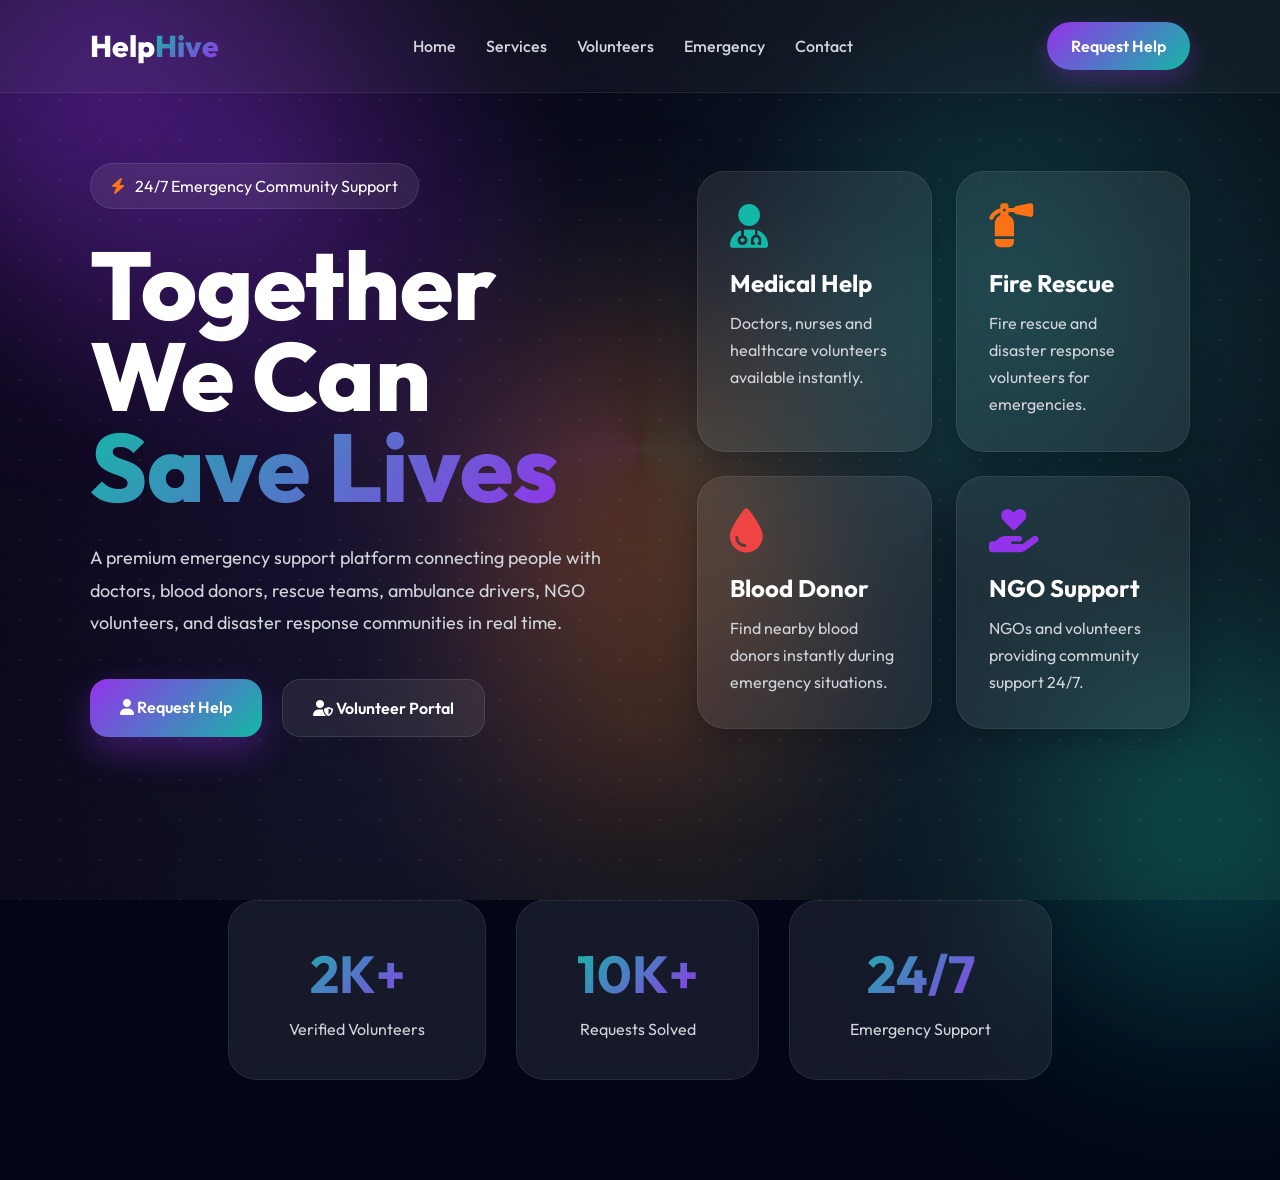
==== templates/index.html @ e1d4829f "Intial commit" ====
<!DOCTYPE html>
<html lang="en">

<head>
  <meta charset="UTF-8" />
  <meta name="viewport" content="width=device-width, initial-scale=1.0" />

  <title>HelpHive | Community Help System</title>

  <!-- GOOGLE FONT -->
  <link rel="preconnect" href="https://fonts.googleapis.com">
  <link href="https://fonts.googleapis.com/css2?family=Outfit:wght@300;400;500;600;700;800&display=swap"
    rel="stylesheet">

  <!-- FONT AWESOME -->
  <link rel="stylesheet"
    href="https://cdnjs.cloudflare.com/ajax/libs/font-awesome/6.5.0/css/all.min.css">

  <style>

    *{
      margin:0;
      padding:0;
      box-sizing:border-box;
    }

    body{
      font-family:'Outfit',sans-serif;
      overflow-x:hidden;
      color:white;
      background:#020617;
    }

    /* =========================
       CINEMATIC BACKGROUND
    ========================== */

    .animated-bg{
      position:fixed;
      inset:0;
      z-index:-10;
      overflow:hidden;

      background:
      radial-gradient(circle at 20% 20%,
      rgba(147,51,234,0.35),
      transparent 25%),

      radial-gradient(circle at 80% 30%,
      rgba(20,184,166,0.25),
      transparent 25%),

      radial-gradient(circle at 50% 80%,
      rgba(249,115,22,0.18),
      transparent 30%),

      linear-gradient(
      135deg,
      #020617 0%,
      #050816 25%,
      #0f172a 55%,
      #111827 100%);
    }

    .animated-bg::before{
      content:"";
      position:absolute;
      width:200%;
      height:200%;
      top:-50%;
      left:-50%;

      background:
      conic-gradient(
      from 180deg,
      transparent,
      rgba(147,51,234,0.12),
      transparent,
      rgba(20,184,166,0.10),
      transparent);

      animation:rotateBg 28s linear infinite;
    }

    .animated-bg::after{
      content:"";
      position:absolute;
      inset:0;

      background:
      radial-gradient(circle at center,
      transparent 20%,
      rgba(0,0,0,0.45) 100%);
    }

    @keyframes rotateBg{

      0%{
        transform:rotate(0deg);
      }

      100%{
        transform:rotate(360deg);
      }

    }

    /* =========================
       PARTICLES
    ========================== */

    .particles{
      position:fixed;
      inset:0;
      z-index:-4;

      background-image:
      radial-gradient(white 1px, transparent 1px);

      background-size:40px 40px;

      opacity:0.08;

      animation:moveParticles 30s linear infinite;
    }

    @keyframes moveParticles{

      from{
        transform:translateY(0px);
      }

      to{
        transform:translateY(-200px);
      }

    }

    /* =========================
       GLOW ORBS
    ========================== */

    .orb{
      position:fixed;
      border-radius:50%;
      filter:blur(120px);
      opacity:0.5;
      z-index:-2;
      animation:float 10s ease-in-out infinite;
    }

    .orb1{
      width:350px;
      height:350px;
      background:#9333ea;
      top:-100px;
      left:-100px;
    }

    .orb2{
      width:300px;
      height:300px;
      background:#14b8a6;
      right:-80px;
      bottom:-80px;
    }

    .orb3{
      width:260px;
      height:260px;
      background:#f97316;
      top:40%;
      left:40%;
    }

    @keyframes float {

      0%{
        transform:translateY(0px);
      }

      50%{
        transform:translateY(-50px);
      }

      100%{
        transform:translateY(0px);
      }

    }

    /* =========================
       NAVBAR
    ========================== */

    .navbar{
      width:100%;
      position:fixed;
      top:0;
      z-index:100;

      display:flex;
      justify-content:space-between;
      align-items:center;

      padding:22px 7%;

      backdrop-filter:blur(20px);

      background:rgba(255,255,255,0.04);

      border-bottom:1px solid rgba(255,255,255,0.08);
    }

    .logo{
      font-size:30px;
      font-weight:800;
    }

    .logo span{
      background:linear-gradient(135deg,#14b8a6,#9333ea);

      background-clip:text;
      -webkit-background-clip:text;
      -webkit-text-fill-color:transparent;
    }

    .nav-links{
      display:flex;
      gap:30px;
    }

    .nav-links a{
      text-decoration:none;
      color:#d1d5db;
      font-weight:500;
      transition:0.3s;
    }

    .nav-links a:hover{
      color:white;
    }

    .nav-btn{
      padding:14px 24px;
      border-radius:40px;
      text-decoration:none;

      background:linear-gradient(135deg,#9333ea,#14b8a6);

      color:white;
      font-weight:600;

      transition:0.3s;

      box-shadow:0 10px 25px rgba(147,51,234,0.3);
    }

    .nav-btn:hover{
      transform:translateY(-4px);
    }

    /* =========================
       HERO SECTION
    ========================== */

    .hero{
      min-height:100vh;

      display:flex;
      justify-content:space-between;
      align-items:center;

      padding:140px 7%;
      gap:60px;
    }

    .hero-left{
      width:50%;
      animation:fadeUp 1.2s ease;
    }

    .badge{
      display:inline-flex;
      align-items:center;
      gap:10px;

      padding:12px 20px;
      border-radius:50px;

      margin-bottom:30px;

      background:rgba(255,255,255,0.08);

      border:1px solid rgba(255,255,255,0.1);

      backdrop-filter:blur(18px);
    }

    .badge i{
      color:#f97316;
    }

    .hero-left h1{
      font-size:96px;
      line-height:0.95;
      margin-bottom:30px;
      font-weight:800;
    }

    .hero-left h1 span{
      background:linear-gradient(135deg,#14b8a6,#9333ea);

      background-clip:text;
      -webkit-background-clip:text;
      -webkit-text-fill-color:transparent;
    }

    .hero-left p{
      font-size:18px;
      color:#d1d5db;
      line-height:1.8;

      margin-bottom:40px;

      max-width:650px;
    }

    .hero-buttons{
      display:flex;
      gap:20px;
      flex-wrap:wrap;
    }

    .primary-btn,
    .secondary-btn{

      padding:18px 30px;

      border-radius:18px;

      text-decoration:none;

      font-weight:600;

      transition:0.4s;
    }

    .primary-btn{
      background:linear-gradient(135deg,#9333ea,#14b8a6);

      color:white;

      box-shadow:0 15px 35px rgba(147,51,234,0.35);
    }

    .secondary-btn{
      background:rgba(255,255,255,0.08);

      border:1px solid rgba(255,255,255,0.1);

      color:white;

      backdrop-filter:blur(16px);
    }

    .primary-btn:hover,
    .secondary-btn:hover{
      transform:translateY(-6px);
    }

    /* =========================
       HERO RIGHT
    ========================== */

    .hero-right{
      width:45%;

      display:grid;

      grid-template-columns:1fr 1fr;

      gap:24px;
    }

    .card{

      padding:32px;

      border-radius:28px;

      background:rgba(255,255,255,0.08);

      border:1px solid rgba(255,255,255,0.08);

      backdrop-filter:blur(24px);

      transition:0.5s;

      box-shadow:
      0 10px 30px rgba(0,0,0,0.25);
    }

    .card:hover{

      transform:
      translateY(-12px)
      scale(1.04)
      rotateX(4deg);

      box-shadow:
      0 20px 50px rgba(147,51,234,0.4),
      0 0 40px rgba(20,184,166,0.3);
    }

    .card i{
      font-size:44px;
      margin-bottom:20px;
    }

    .doctor i{
      color:#14b8a6;
    }

    .fire i{
      color:#f97316;
    }

    .blood i{
      color:#ef4444;
    }

    .ngo i{
      color:#9333ea;
    }

    .card h3{
      font-size:24px;
      margin-bottom:12px;
    }

    .card p{
      color:#d1d5db;
      line-height:1.7;
    }

    /* =========================
       STATS
    ========================== */

    .stats{
      padding:0 7% 100px;

      display:flex;
      justify-content:center;
      gap:30px;
      flex-wrap:wrap;
    }

    .stat-box{

      padding:40px 60px;

      border-radius:28px;

      background:rgba(255,255,255,0.08);

      border:1px solid rgba(255,255,255,0.08);

      backdrop-filter:blur(24px);

      text-align:center;
    }

    .stat-box h2{
      font-size:52px;
      margin-bottom:12px;

      background:linear-gradient(135deg,#14b8a6,#9333ea);

      background-clip:text;
      -webkit-background-clip:text;
      -webkit-text-fill-color:transparent;
    }

    .stat-box p{
      color:#d1d5db;
      font-size:16px;
    }

    /* =========================
       ANIMATION
    ========================== */

    @keyframes fadeUp {

      from{
        opacity:0;
        transform:translateY(40px);
      }

      to{
        opacity:1;
        transform:translateY(0px);
      }

    }

    /* =========================
       RESPONSIVE
    ========================== */

    @media(max-width:1000px){

      .hero{
        flex-direction:column;
        text-align:center;
      }

      .hero-left,
      .hero-right{
        width:100%;
      }

      .hero-left h1{
        font-size:62px;
      }

      .hero-buttons{
        justify-content:center;
      }

      .hero-right{
        grid-template-columns:1fr;
      }

      .nav-links{
        display:none;
      }

    }

  </style>

</head>

<body>

  <!-- BACKGROUND -->

  <div class="animated-bg"></div>

  <div class="particles"></div>

  <div class="orb orb1"></div>
  <div class="orb orb2"></div>
  <div class="orb orb3"></div>

  <!-- NAVBAR -->

  <nav class="navbar">

    <div class="logo">
      Help<span>Hive</span>
    </div>

    <div class="nav-links">
      <a href="#">Home</a>
      <a href="#">Services</a>
      <a href="#">Volunteers</a>
      <a href="#">Emergency</a>
      <a href="#">Contact</a>
    </div>

    <a href="#" class="nav-btn">
      Request Help
    </a>

  </nav>

  <!-- HERO -->

  <section class="hero">

    <div class="hero-left">

      <div class="badge">
        <i class="fa-solid fa-bolt"></i>
        24/7 Emergency Community Support
      </div>

      <h1>
        Together We Can
        <span>Save Lives</span>
      </h1>

      <p>
        A premium emergency support platform connecting people with doctors,
        blood donors, rescue teams, ambulance drivers, NGO volunteers,
        and disaster response communities in real time.
      </p>

      <div class="hero-buttons">

        <a href="/request-help" class="primary-btn">
          <i class="fa-solid fa-user"></i>
         Request Help
        </a>

        <a href="/volunteer_login" class="secondary-btn">
          <i class="fa-solid fa-user-shield"></i>
          Volunteer Portal
        </a>

      </div>

    </div>

    <!-- RIGHT -->

    <div class="hero-right">

      <div class="card doctor">

        <i class="fa-solid fa-user-doctor"></i>

        <h3>Medical Help</h3>

        <p>
          Doctors, nurses and healthcare volunteers available instantly.
        </p>

      </div>

      <div class="card fire">

        <i class="fa-solid fa-fire-extinguisher"></i>

        <h3>Fire Rescue</h3>

        <p>
          Fire rescue and disaster response volunteers for emergencies.
        </p>

      </div>

      <div class="card blood">

        <i class="fa-solid fa-droplet"></i>

        <h3>Blood Donor</h3>

        <p>
          Find nearby blood donors instantly during emergency situations.
        </p>

      </div>

      <div class="card ngo">

        <i class="fa-solid fa-hand-holding-heart"></i>

        <h3>NGO Support</h3>

        <p>
          NGOs and volunteers providing community support 24/7.
        </p>

      </div>

    </div>

  </section>

  <!-- STATS -->

  <section class="stats">

    <div class="stat-box">
      <h2>2K+</h2>
      <p>Verified Volunteers</p>
    </div>

    <div class="stat-box">
      <h2>10K+</h2>
      <p>Requests Solved</p>
    </div>

    <div class="stat-box">
      <h2>24/7</h2>
      <p>Emergency Support</p>
    </div>

  </section>

</body>

</html>
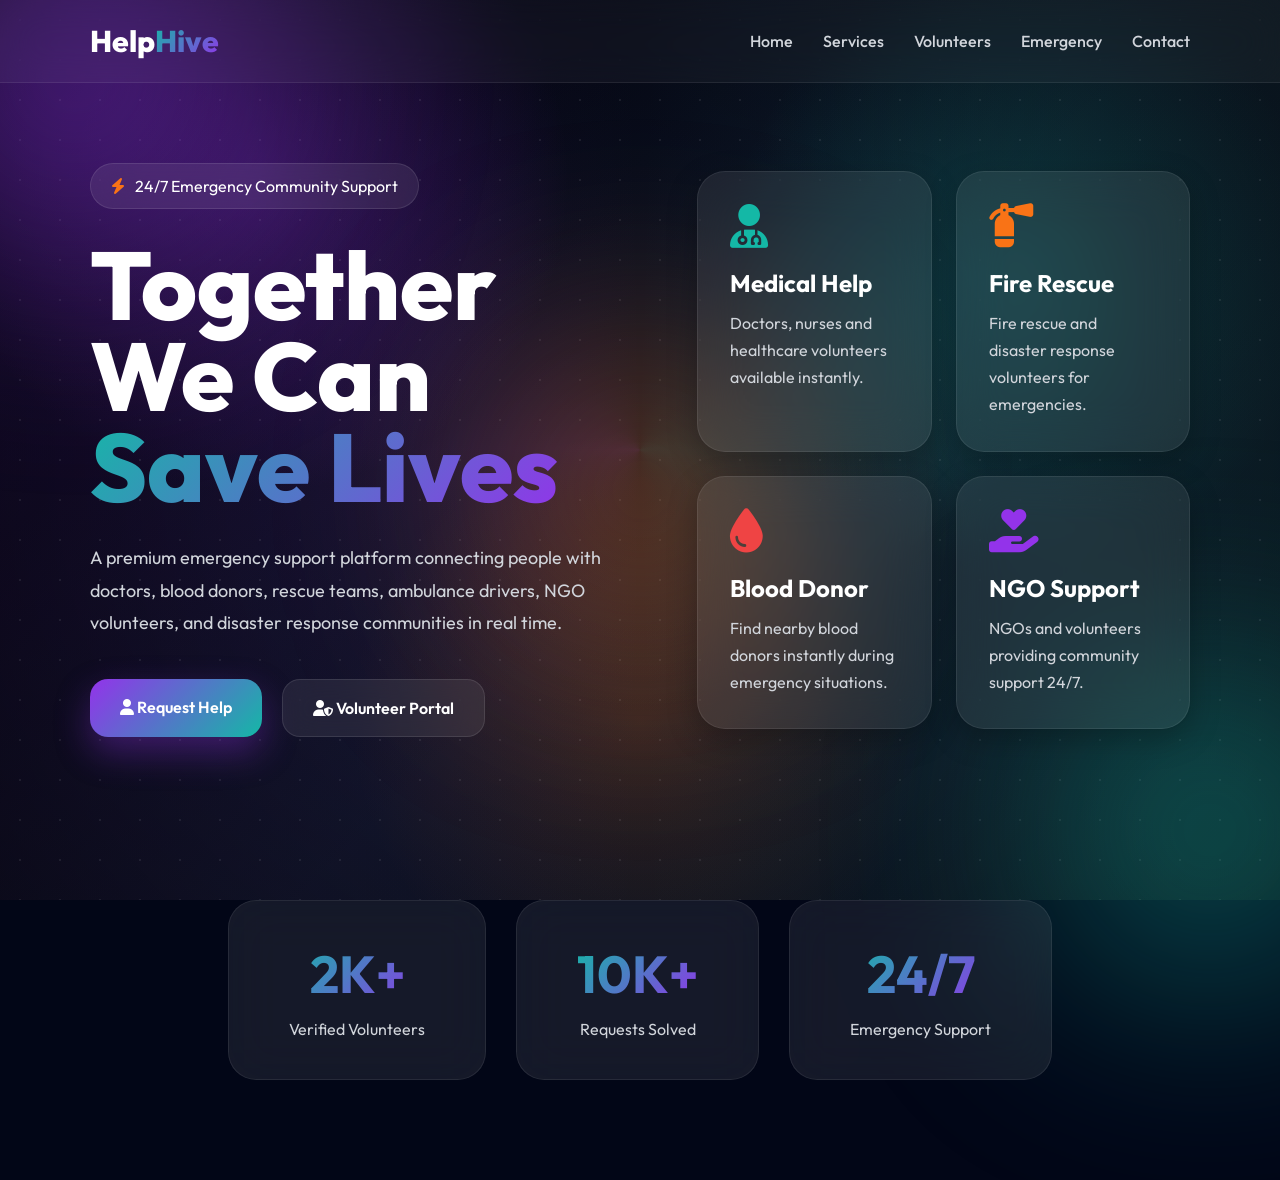
==== commit 4d2a3e69: "Removed duplicate 'Request Help'" ====
--- a/templates/index.html
+++ b/templates/index.html
@@ -572,10 +572,6 @@
       <a href="#">Contact</a>
     </div>
 
-    <a href="#" class="nav-btn">
-      Request Help
-    </a>
-
   </nav>
 
   <!-- HERO -->
@@ -695,4 +691,4 @@
 
 </body>
 
-</html>+</html>
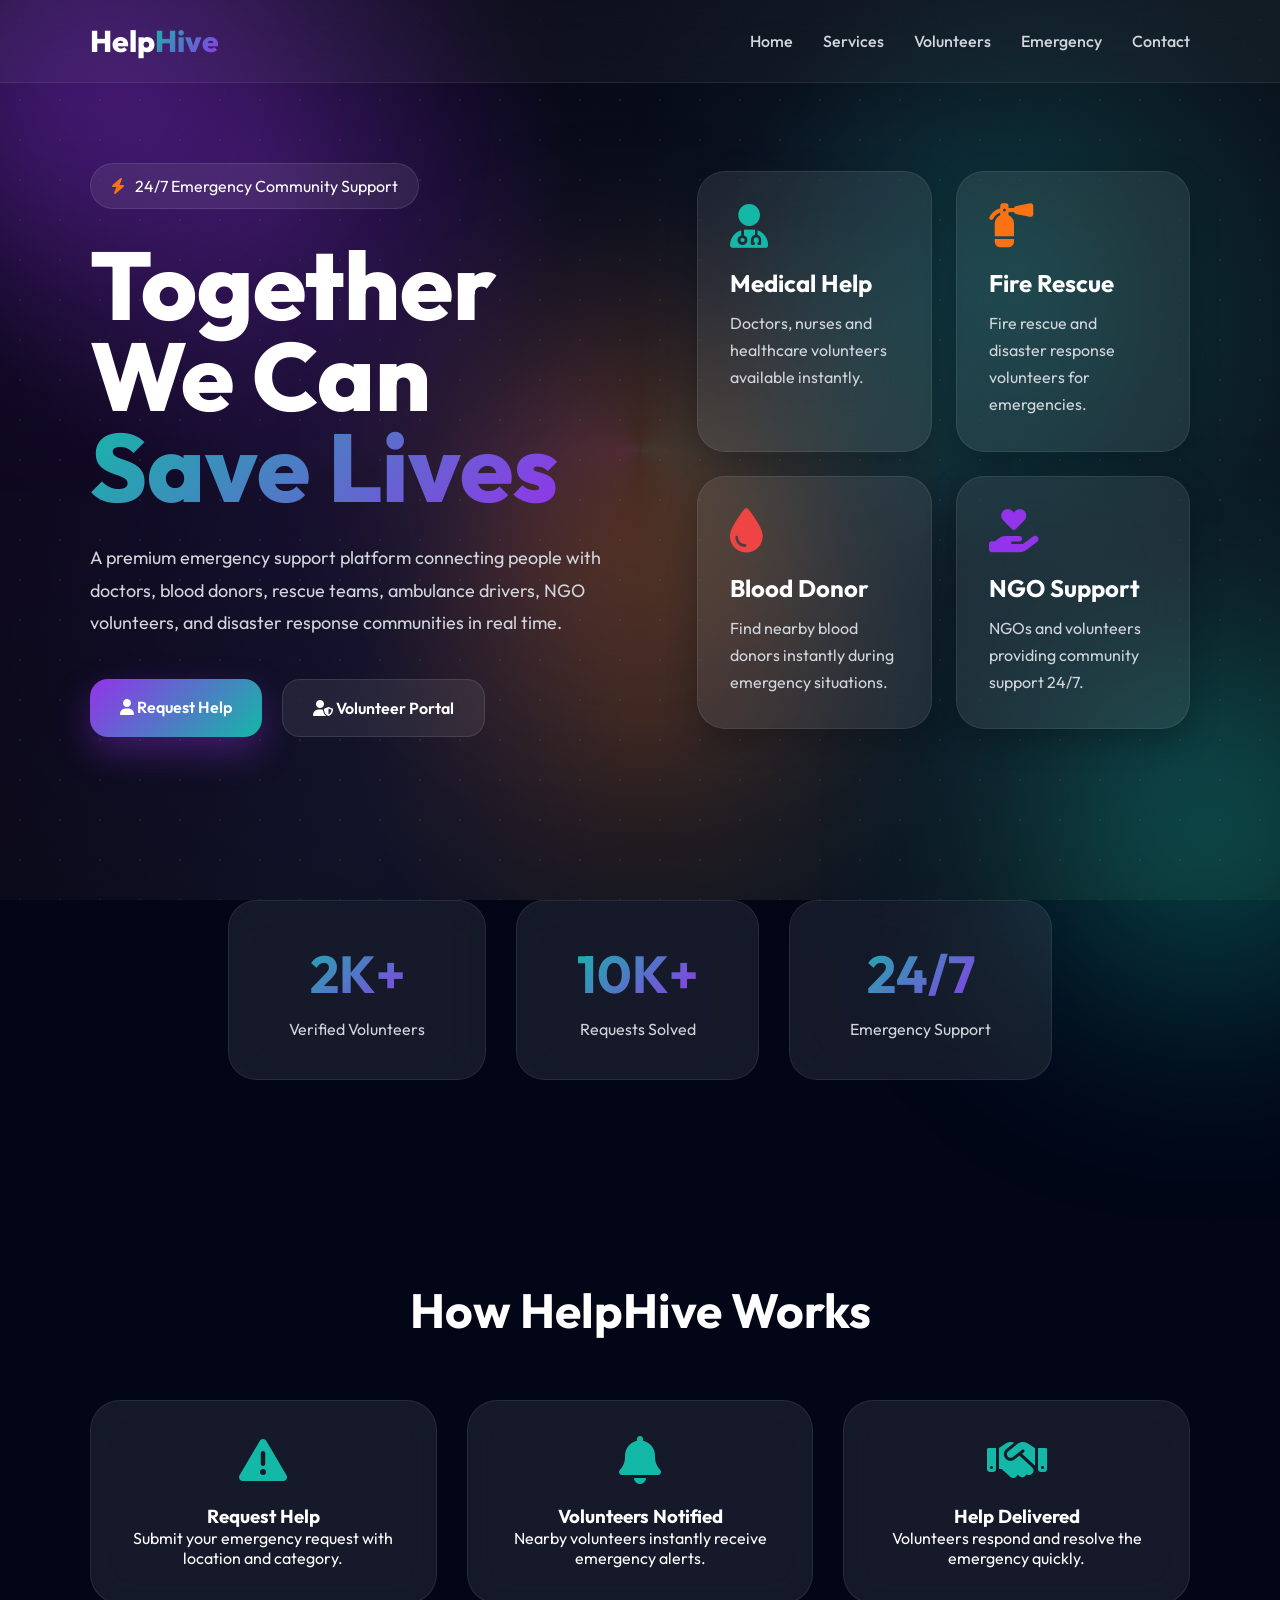
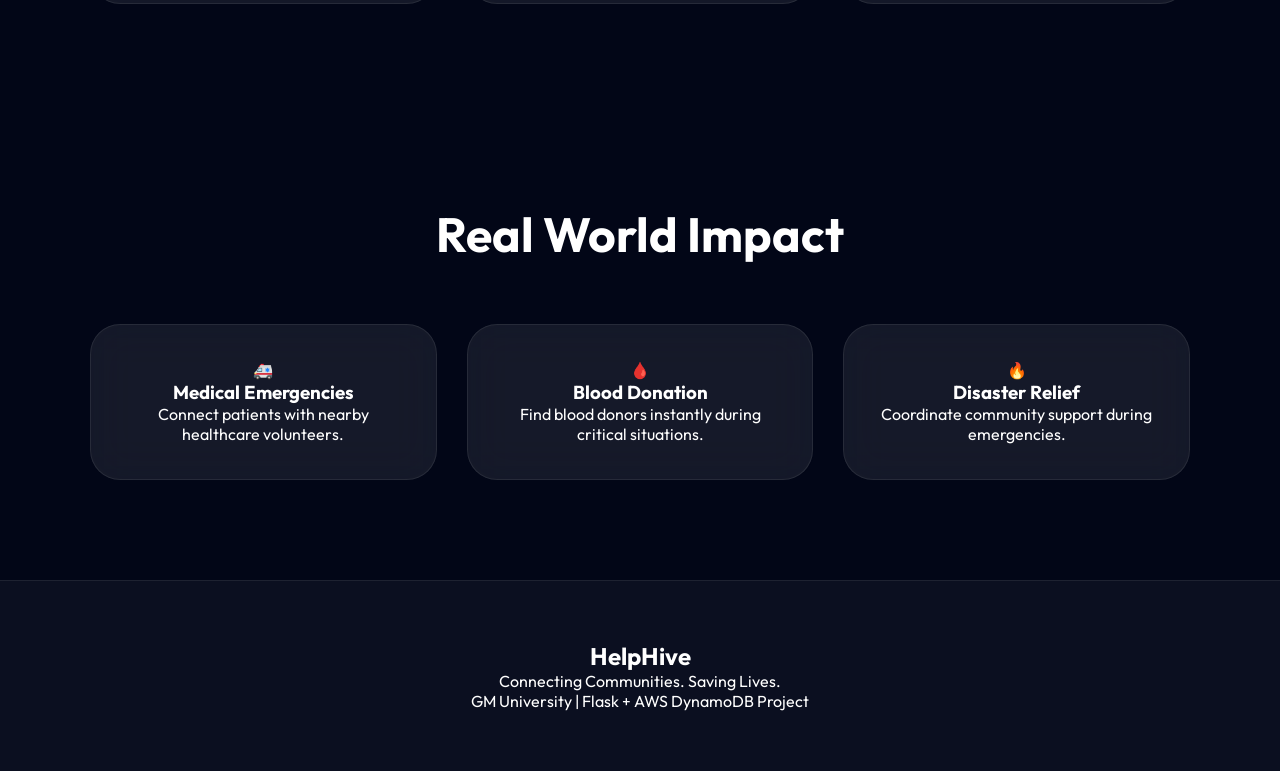
==== commit 2966fbec: "Maybe final commit" ====
--- a/templates/index.html
+++ b/templates/index.html
@@ -539,6 +539,74 @@
       }
 
     }
+    .how-it-works,
+.impact{
+
+padding:100px 7%;
+text-align:center;
+}
+
+.how-it-works h2,
+.impact h2{
+
+font-size:48px;
+margin-bottom:60px;
+}
+
+.steps,
+.impact-grid{
+
+display:grid;
+grid-template-columns:
+repeat(auto-fit,minmax(280px,1fr));
+
+gap:30px;
+}
+
+.step,
+.impact-card{
+
+padding:35px;
+
+border-radius:30px;
+
+background:
+rgba(255,255,255,0.08);
+
+border:
+1px solid rgba(255,255,255,0.08);
+
+backdrop-filter:blur(20px);
+
+transition:.4s;
+}
+
+.step:hover,
+.impact-card:hover{
+
+transform:translateY(-10px);
+}
+
+.step i{
+
+font-size:48px;
+margin-bottom:20px;
+
+color:#14b8a6;
+}
+
+.footer{
+
+padding:60px 7%;
+
+text-align:center;
+
+background:
+rgba(255,255,255,0.04);
+
+border-top:
+1px solid rgba(255,255,255,0.08);
+}
 
   </style>
 
@@ -572,6 +640,7 @@
       <a href="#">Contact</a>
     </div>
 
+
   </nav>
 
   <!-- HERO -->
@@ -688,7 +757,73 @@
     </div>
 
   </section>
-
+<section class="how-it-works">
+
+<h2>How HelpHive Works</h2>
+
+<div class="steps">
+
+<div class="step">
+<i class="fa-solid fa-triangle-exclamation"></i>
+<h3>Request Help</h3>
+<p>Submit your emergency request with location and category.</p>
+</div>
+
+<div class="step">
+<i class="fa-solid fa-bell"></i>
+<h3>Volunteers Notified</h3>
+<p>Nearby volunteers instantly receive emergency alerts.</p>
+</div>
+
+<div class="step">
+<i class="fa-solid fa-handshake"></i>
+<h3>Help Delivered</h3>
+<p>Volunteers respond and resolve the emergency quickly.</p>
+</div>
+
+</div>
+
+</section>
+<section class="impact">
+
+<h2>Real World Impact</h2>
+
+<div class="impact-grid">
+
+<div class="impact-card">
+🚑
+<h3>Medical Emergencies</h3>
+<p>Connect patients with nearby healthcare volunteers.</p>
+</div>
+
+<div class="impact-card">
+🩸
+<h3>Blood Donation</h3>
+<p>Find blood donors instantly during critical situations.</p>
+</div>
+
+<div class="impact-card">
+🔥
+<h3>Disaster Relief</h3>
+<p>Coordinate community support during emergencies.</p>
+</div>
+
+</div>
+
+</section>
+<footer class="footer">
+
+<h2>HelpHive</h2>
+
+<p>
+Connecting Communities. Saving Lives.
+</p>
+
+<p>
+GM University | Flask + AWS DynamoDB Project
+</p>
+
+</footer>
 </body>
 
 </html>
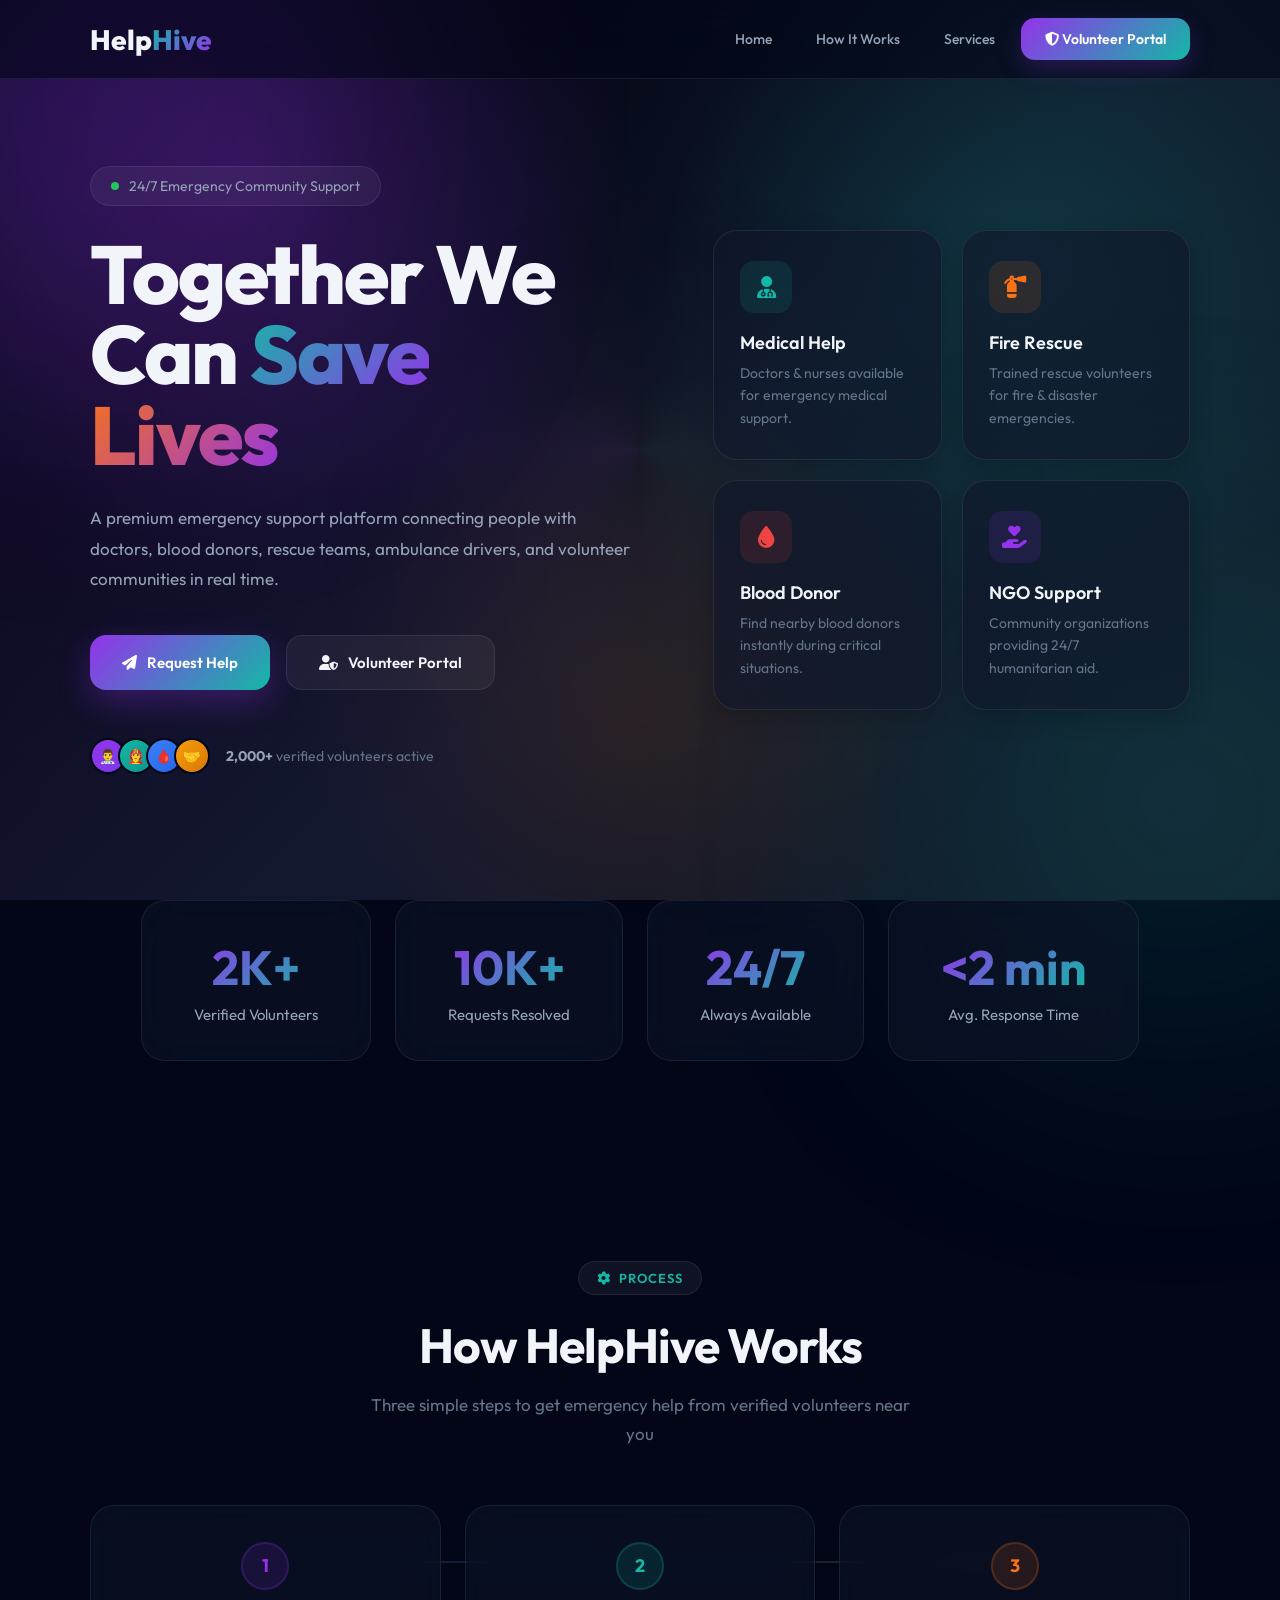
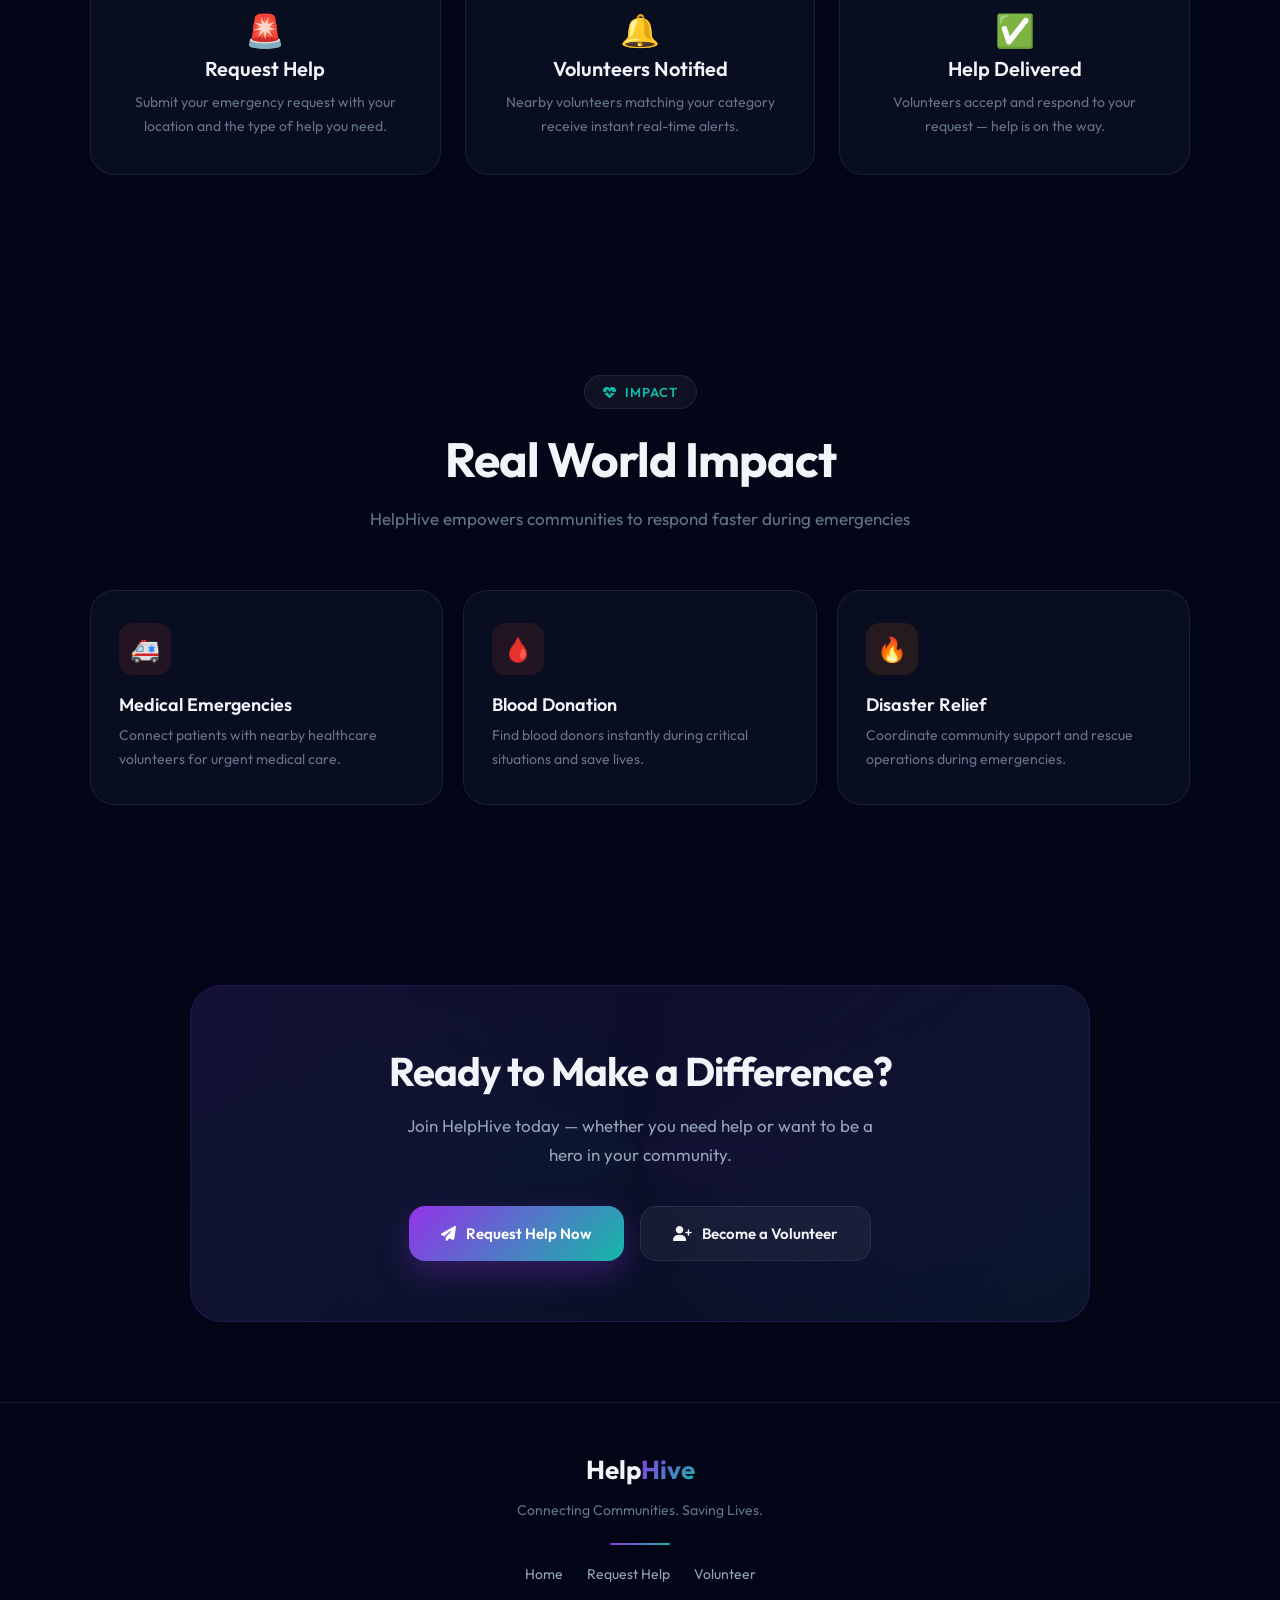
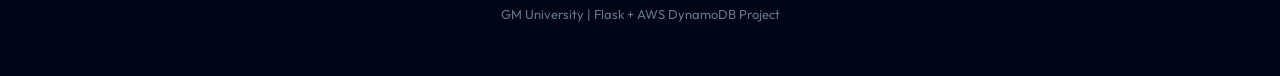
==== commit 17659543: "Big Upgrade" ====
--- a/templates/index.html
+++ b/templates/index.html
@@ -2,611 +2,812 @@
 <html lang="en">
 
 <head>
-  <meta charset="UTF-8" />
-  <meta name="viewport" content="width=device-width, initial-scale=1.0" />
-
-  <title>HelpHive | Community Help System</title>
-
-  <!-- GOOGLE FONT -->
+  <meta charset="UTF-8">
+  <meta name="viewport" content="width=device-width, initial-scale=1.0">
+  <meta name="description" content="HelpHive — A premium emergency support platform connecting people with doctors, blood donors, rescue teams, and volunteers in real time.">
+
+  <title>HelpHive | Community Emergency Support</title>
+
   <link rel="preconnect" href="https://fonts.googleapis.com">
   <link href="https://fonts.googleapis.com/css2?family=Outfit:wght@300;400;500;600;700;800&display=swap"
     rel="stylesheet">
-
-  <!-- FONT AWESOME -->
   <link rel="stylesheet"
     href="https://cdnjs.cloudflare.com/ajax/libs/font-awesome/6.5.0/css/all.min.css">
 
   <style>
 
-    *{
-      margin:0;
-      padding:0;
-      box-sizing:border-box;
-    }
-
-    body{
-      font-family:'Outfit',sans-serif;
-      overflow-x:hidden;
-      color:white;
-      background:#020617;
-    }
-
-    /* =========================
-       CINEMATIC BACKGROUND
-    ========================== */
-
-    .animated-bg{
-      position:fixed;
-      inset:0;
-      z-index:-10;
-      overflow:hidden;
-
+    /* ===== Variables ===== */
+    :root {
+      --bg-primary: #020617;
+      --bg-secondary: #0f172a;
+      --bg-tertiary: #111827;
+      --glass: rgba(255, 255, 255, 0.05);
+      --glass-border: rgba(255, 255, 255, 0.08);
+      --glass-hover: rgba(255, 255, 255, 0.1);
+      --accent-purple: #9333ea;
+      --accent-teal: #14b8a6;
+      --accent-orange: #f97316;
+      --accent-blue: #3b82f6;
+      --accent-red: #ef4444;
+      --accent-green: #22c55e;
+      --text-primary: #f1f5f9;
+      --text-secondary: #94a3b8;
+      --text-muted: #64748b;
+      --gradient-main: linear-gradient(135deg, var(--accent-purple), var(--accent-teal));
+      --gradient-warm: linear-gradient(135deg, var(--accent-orange), var(--accent-purple));
+    }
+
+    /* ===== Reset ===== */
+    * {
+      margin: 0;
+      padding: 0;
+      box-sizing: border-box;
+    }
+
+    html {
+      scroll-behavior: smooth;
+    }
+
+    body {
+      font-family: 'Outfit', sans-serif;
+      overflow-x: hidden;
+      color: var(--text-primary);
+      background: var(--bg-primary);
+    }
+
+    /* ===== Scrollbar ===== */
+    ::-webkit-scrollbar { width: 6px; }
+    ::-webkit-scrollbar-track { background: transparent; }
+    ::-webkit-scrollbar-thumb { background: rgba(255,255,255,0.1); border-radius: 99px; }
+
+    /* ===== Background ===== */
+    .animated-bg {
+      position: fixed;
+      inset: 0;
+      z-index: -10;
+      overflow: hidden;
       background:
-      radial-gradient(circle at 20% 20%,
-      rgba(147,51,234,0.35),
-      transparent 25%),
-
-      radial-gradient(circle at 80% 30%,
-      rgba(20,184,166,0.25),
-      transparent 25%),
-
-      radial-gradient(circle at 50% 80%,
-      rgba(249,115,22,0.18),
-      transparent 30%),
-
-      linear-gradient(
-      135deg,
-      #020617 0%,
-      #050816 25%,
-      #0f172a 55%,
-      #111827 100%);
-    }
-
-    .animated-bg::before{
-      content:"";
-      position:absolute;
-      width:200%;
-      height:200%;
-      top:-50%;
-      left:-50%;
-
-      background:
-      conic-gradient(
-      from 180deg,
-      transparent,
-      rgba(147,51,234,0.12),
-      transparent,
-      rgba(20,184,166,0.10),
-      transparent);
-
-      animation:rotateBg 28s linear infinite;
-    }
-
-    .animated-bg::after{
-      content:"";
-      position:absolute;
-      inset:0;
-
-      background:
-      radial-gradient(circle at center,
-      transparent 20%,
-      rgba(0,0,0,0.45) 100%);
-    }
-
-    @keyframes rotateBg{
-
-      0%{
-        transform:rotate(0deg);
-      }
-
-      100%{
-        transform:rotate(360deg);
-      }
-
-    }
-
-    /* =========================
-       PARTICLES
-    ========================== */
-
-    .particles{
-      position:fixed;
-      inset:0;
-      z-index:-4;
-
-      background-image:
-      radial-gradient(white 1px, transparent 1px);
-
-      background-size:40px 40px;
-
-      opacity:0.08;
-
-      animation:moveParticles 30s linear infinite;
-    }
-
-    @keyframes moveParticles{
-
-      from{
-        transform:translateY(0px);
-      }
-
-      to{
-        transform:translateY(-200px);
-      }
-
-    }
-
-    /* =========================
-       GLOW ORBS
-    ========================== */
-
-    .orb{
-      position:fixed;
-      border-radius:50%;
-      filter:blur(120px);
-      opacity:0.5;
-      z-index:-2;
-      animation:float 10s ease-in-out infinite;
-    }
-
-    .orb1{
-      width:350px;
-      height:350px;
-      background:#9333ea;
-      top:-100px;
-      left:-100px;
-    }
-
-    .orb2{
-      width:300px;
-      height:300px;
-      background:#14b8a6;
-      right:-80px;
-      bottom:-80px;
-    }
-
-    .orb3{
-      width:260px;
-      height:260px;
-      background:#f97316;
-      top:40%;
-      left:40%;
-    }
-
-    @keyframes float {
-
-      0%{
-        transform:translateY(0px);
-      }
-
-      50%{
-        transform:translateY(-50px);
-      }
-
-      100%{
-        transform:translateY(0px);
-      }
-
-    }
-
-    /* =========================
-       NAVBAR
-    ========================== */
-
-    .navbar{
-      width:100%;
-      position:fixed;
-      top:0;
-      z-index:100;
-
-      display:flex;
-      justify-content:space-between;
-      align-items:center;
-
-      padding:22px 7%;
-
-      backdrop-filter:blur(20px);
-
-      background:rgba(255,255,255,0.04);
-
-      border-bottom:1px solid rgba(255,255,255,0.08);
-    }
-
-    .logo{
-      font-size:30px;
-      font-weight:800;
-    }
-
-    .logo span{
-      background:linear-gradient(135deg,#14b8a6,#9333ea);
-
-      background-clip:text;
-      -webkit-background-clip:text;
-      -webkit-text-fill-color:transparent;
-    }
-
-    .nav-links{
-      display:flex;
-      gap:30px;
-    }
-
-    .nav-links a{
-      text-decoration:none;
-      color:#d1d5db;
-      font-weight:500;
-      transition:0.3s;
-    }
-
-    .nav-links a:hover{
-      color:white;
-    }
-
-    .nav-btn{
-      padding:14px 24px;
-      border-radius:40px;
-      text-decoration:none;
-
-      background:linear-gradient(135deg,#9333ea,#14b8a6);
-
-      color:white;
-      font-weight:600;
-
-      transition:0.3s;
-
-      box-shadow:0 10px 25px rgba(147,51,234,0.3);
-    }
-
-    .nav-btn:hover{
-      transform:translateY(-4px);
-    }
-
-    /* =========================
-       HERO SECTION
-    ========================== */
-
-    .hero{
-      min-height:100vh;
-
-      display:flex;
-      justify-content:space-between;
-      align-items:center;
-
-      padding:140px 7%;
-      gap:60px;
-    }
-
-    .hero-left{
-      width:50%;
-      animation:fadeUp 1.2s ease;
-    }
-
-    .badge{
-      display:inline-flex;
-      align-items:center;
-      gap:10px;
-
-      padding:12px 20px;
-      border-radius:50px;
-
-      margin-bottom:30px;
-
-      background:rgba(255,255,255,0.08);
-
-      border:1px solid rgba(255,255,255,0.1);
-
-      backdrop-filter:blur(18px);
-    }
-
-    .badge i{
-      color:#f97316;
-    }
-
-    .hero-left h1{
-      font-size:96px;
-      line-height:0.95;
-      margin-bottom:30px;
-      font-weight:800;
-    }
-
-    .hero-left h1 span{
-      background:linear-gradient(135deg,#14b8a6,#9333ea);
-
-      background-clip:text;
-      -webkit-background-clip:text;
-      -webkit-text-fill-color:transparent;
-    }
-
-    .hero-left p{
-      font-size:18px;
-      color:#d1d5db;
-      line-height:1.8;
-
-      margin-bottom:40px;
-
-      max-width:650px;
-    }
-
-    .hero-buttons{
-      display:flex;
-      gap:20px;
-      flex-wrap:wrap;
-    }
-
-    .primary-btn,
-    .secondary-btn{
-
-      padding:18px 30px;
-
-      border-radius:18px;
-
-      text-decoration:none;
-
-      font-weight:600;
-
-      transition:0.4s;
-    }
-
-    .primary-btn{
-      background:linear-gradient(135deg,#9333ea,#14b8a6);
-
-      color:white;
-
-      box-shadow:0 15px 35px rgba(147,51,234,0.35);
-    }
-
-    .secondary-btn{
-      background:rgba(255,255,255,0.08);
-
-      border:1px solid rgba(255,255,255,0.1);
-
-      color:white;
-
-      backdrop-filter:blur(16px);
-    }
-
-    .primary-btn:hover,
-    .secondary-btn:hover{
-      transform:translateY(-6px);
-    }
-
-    /* =========================
-       HERO RIGHT
-    ========================== */
-
-    .hero-right{
-      width:45%;
-
-      display:grid;
-
-      grid-template-columns:1fr 1fr;
-
-      gap:24px;
-    }
-
-    .card{
-
-      padding:32px;
-
-      border-radius:28px;
-
-      background:rgba(255,255,255,0.08);
-
-      border:1px solid rgba(255,255,255,0.08);
-
-      backdrop-filter:blur(24px);
-
-      transition:0.5s;
-
-      box-shadow:
-      0 10px 30px rgba(0,0,0,0.25);
-    }
-
-    .card:hover{
-
-      transform:
-      translateY(-12px)
-      scale(1.04)
-      rotateX(4deg);
-
-      box-shadow:
-      0 20px 50px rgba(147,51,234,0.4),
-      0 0 40px rgba(20,184,166,0.3);
-    }
-
-    .card i{
-      font-size:44px;
-      margin-bottom:20px;
-    }
-
-    .doctor i{
-      color:#14b8a6;
-    }
-
-    .fire i{
-      color:#f97316;
-    }
-
-    .blood i{
-      color:#ef4444;
-    }
-
-    .ngo i{
-      color:#9333ea;
-    }
-
-    .card h3{
-      font-size:24px;
-      margin-bottom:12px;
-    }
-
-    .card p{
-      color:#d1d5db;
-      line-height:1.7;
-    }
-
-    /* =========================
-       STATS
-    ========================== */
-
-    .stats{
-      padding:0 7% 100px;
-
-      display:flex;
-      justify-content:center;
-      gap:30px;
-      flex-wrap:wrap;
-    }
-
-    .stat-box{
-
-      padding:40px 60px;
-
-      border-radius:28px;
-
-      background:rgba(255,255,255,0.08);
-
-      border:1px solid rgba(255,255,255,0.08);
-
-      backdrop-filter:blur(24px);
-
-      text-align:center;
-    }
-
-    .stat-box h2{
-      font-size:52px;
-      margin-bottom:12px;
-
-      background:linear-gradient(135deg,#14b8a6,#9333ea);
-
-      background-clip:text;
-      -webkit-background-clip:text;
-      -webkit-text-fill-color:transparent;
-    }
-
-    .stat-box p{
-      color:#d1d5db;
-      font-size:16px;
-    }
-
-    /* =========================
-       ANIMATION
-    ========================== */
-
+        radial-gradient(circle at 20% 20%, rgba(147,51,234,0.2), transparent 30%),
+        radial-gradient(circle at 80% 30%, rgba(20,184,166,0.15), transparent 30%),
+        radial-gradient(circle at 50% 80%, rgba(249,115,22,0.1), transparent 35%),
+        linear-gradient(135deg, #020617 0%, #050816 25%, #0f172a 55%, #111827 100%);
+    }
+    .animated-bg::before {
+      content: "";
+      position: absolute;
+      width: 200%;
+      height: 200%;
+      top: -50%;
+      left: -50%;
+      background: conic-gradient(from 180deg, transparent, rgba(147,51,234,0.08), transparent, rgba(20,184,166,0.06), transparent);
+      animation: rotateBg 30s linear infinite;
+    }
+
+    @keyframes rotateBg {
+      to { transform: rotate(360deg); }
+    }
+
+    .particles {
+      position: fixed;
+      inset: 0;
+      z-index: -4;
+      background-image: radial-gradient(rgba(255,255,255,0.4) 1px, transparent 1px);
+      background-size: 48px 48px;
+      opacity: 0.05;
+      animation: driftParticles 40s linear infinite;
+    }
+
+    @keyframes driftParticles {
+      from { transform: translateY(0); }
+      to { transform: translateY(-200px); }
+    }
+
+    /* Orbs */
+    .orb {
+      position: fixed;
+      border-radius: 50%;
+      filter: blur(140px);
+      z-index: -2;
+      pointer-events: none;
+    }
+    .orb1 {
+      width: 450px; height: 450px;
+      background: var(--accent-purple);
+      top: -120px; left: -120px;
+      opacity: 0.3;
+      animation: floatOrb 14s ease-in-out infinite;
+    }
+    .orb2 {
+      width: 400px; height: 400px;
+      background: var(--accent-teal);
+      right: -100px; bottom: -100px;
+      opacity: 0.22;
+      animation: floatOrb 16s ease-in-out infinite reverse;
+    }
+    .orb3 {
+      width: 300px; height: 300px;
+      background: var(--accent-orange);
+      top: 45%; left: 42%;
+      opacity: 0.08;
+      animation: floatOrb 18s ease-in-out infinite 2s;
+    }
+
+    @keyframes floatOrb {
+      0%, 100% { transform: translateY(0) scale(1); }
+      50% { transform: translateY(-40px) scale(1.06); }
+    }
+
+    /* ===== Navbar ===== */
+    .navbar {
+      width: 100%;
+      position: fixed;
+      top: 0;
+      z-index: 100;
+      display: flex;
+      justify-content: space-between;
+      align-items: center;
+      padding: 18px 7%;
+      backdrop-filter: blur(24px);
+      background: rgba(2, 6, 23, 0.6);
+      border-bottom: 1px solid var(--glass-border);
+      transition: all 0.3s ease;
+    }
+    .navbar.scrolled {
+      background: rgba(2, 6, 23, 0.9);
+      padding: 14px 7%;
+    }
+
+    .logo {
+      font-size: 28px;
+      font-weight: 800;
+      text-decoration: none;
+      color: var(--text-primary);
+    }
+    .logo span {
+      background: linear-gradient(135deg, var(--accent-teal), var(--accent-purple));
+      background-clip: text;
+      -webkit-background-clip: text;
+      -webkit-text-fill-color: transparent;
+    }
+
+    .nav-links {
+      display: flex;
+      align-items: center;
+      gap: 8px;
+    }
+    .nav-links a {
+      text-decoration: none;
+      color: var(--text-secondary);
+      font-weight: 500;
+      font-size: 14px;
+      padding: 10px 18px;
+      border-radius: 12px;
+      transition: all 0.3s ease;
+    }
+    .nav-links a:hover {
+      color: var(--text-primary);
+      background: rgba(255,255,255,0.06);
+    }
+    .nav-btn {
+      padding: 12px 24px !important;
+      border-radius: 14px !important;
+      background: var(--gradient-main) !important;
+      color: white !important;
+      font-weight: 600 !important;
+      box-shadow: 0 8px 24px rgba(147,51,234,0.25);
+      transition: all 0.3s ease !important;
+    }
+    .nav-btn:hover {
+      transform: translateY(-3px) !important;
+      box-shadow: 0 14px 32px rgba(147,51,234,0.35) !important;
+      background: var(--gradient-main) !important;
+    }
+
+    /* Mobile menu */
+    .nav-toggle {
+      display: none;
+      background: none;
+      border: none;
+      color: var(--text-primary);
+      font-size: 22px;
+      cursor: pointer;
+      padding: 8px;
+    }
+
+    /* ===== Hero ===== */
+    .hero {
+      min-height: 100vh;
+      display: flex;
+      justify-content: space-between;
+      align-items: center;
+      padding: 140px 7% 100px;
+      gap: 60px;
+      position: relative;
+    }
+
+    .hero-left {
+      width: 52%;
+    }
+    .hero-left .badge {
+      display: inline-flex;
+      align-items: center;
+      gap: 10px;
+      padding: 10px 20px;
+      border-radius: 99px;
+      margin-bottom: 28px;
+      background: var(--glass);
+      border: 1px solid var(--glass-border);
+      backdrop-filter: blur(20px);
+      font-size: 14px;
+      color: var(--text-secondary);
+      animation: fadeUp 0.8s ease;
+    }
+    .badge-dot {
+      width: 8px; height: 8px;
+      border-radius: 50%;
+      background: var(--accent-green);
+      animation: pulseDot 2s infinite;
+    }
+    @keyframes pulseDot {
+      0%, 100% { opacity: 1; transform: scale(1); }
+      50% { opacity: 0.4; transform: scale(0.8); }
+    }
+
+    .hero-left h1 {
+      font-size: 82px;
+      line-height: 0.98;
+      margin-bottom: 28px;
+      font-weight: 800;
+      letter-spacing: -2px;
+      animation: fadeUp 0.8s ease 0.1s both;
+    }
+    .hero-left h1 span {
+      background: linear-gradient(135deg, var(--accent-teal), var(--accent-purple));
+      background-clip: text;
+      -webkit-background-clip: text;
+      -webkit-text-fill-color: transparent;
+    }
+    .hero-left h1 .line2 {
+      background: linear-gradient(135deg, var(--accent-orange), var(--accent-purple));
+      background-clip: text;
+      -webkit-background-clip: text;
+      -webkit-text-fill-color: transparent;
+    }
+
+    .hero-left p {
+      font-size: 17px;
+      color: var(--text-secondary);
+      line-height: 1.8;
+      margin-bottom: 40px;
+      max-width: 540px;
+      animation: fadeUp 0.8s ease 0.2s both;
+    }
+
+    .hero-buttons {
+      display: flex;
+      gap: 16px;
+      flex-wrap: wrap;
+      animation: fadeUp 0.8s ease 0.3s both;
+    }
+    .primary-btn, .secondary-btn {
+      padding: 17px 32px;
+      border-radius: 16px;
+      text-decoration: none;
+      font-weight: 600;
+      font-size: 15px;
+      transition: all 0.4s cubic-bezier(0.4, 0, 0.2, 1);
+      display: inline-flex;
+      align-items: center;
+      gap: 10px;
+      position: relative;
+      overflow: hidden;
+    }
+    .primary-btn {
+      background: var(--gradient-main);
+      color: white;
+      box-shadow: 0 12px 32px rgba(147,51,234,0.3);
+    }
+    .primary-btn::before {
+      content: '';
+      position: absolute;
+      inset: 0;
+      background: linear-gradient(135deg, rgba(255,255,255,0.15), transparent);
+      opacity: 0;
+      transition: opacity 0.3s;
+    }
+    .primary-btn:hover {
+      transform: translateY(-4px);
+      box-shadow: 0 18px 40px rgba(147,51,234,0.4);
+    }
+    .primary-btn:hover::before { opacity: 1; }
+
+    .secondary-btn {
+      background: var(--glass);
+      border: 1px solid var(--glass-border);
+      color: var(--text-primary);
+      backdrop-filter: blur(16px);
+    }
+    .secondary-btn:hover {
+      transform: translateY(-4px);
+      background: var(--glass-hover);
+      box-shadow: 0 14px 32px rgba(0,0,0,0.3);
+    }
+
+    /* Trusted bar */
+    .trusted-bar {
+      margin-top: 48px;
+      display: flex;
+      align-items: center;
+      gap: 16px;
+      animation: fadeUp 0.8s ease 0.4s both;
+    }
+    .trusted-avatars {
+      display: flex;
+    }
+    .trusted-avatars span {
+      width: 36px; height: 36px;
+      border-radius: 50%;
+      display: flex;
+      align-items: center;
+      justify-content: center;
+      font-size: 14px;
+      margin-left: -8px;
+      border: 2px solid var(--bg-primary);
+    }
+    .trusted-avatars span:nth-child(1) { background: linear-gradient(135deg, #9333ea, #7c3aed); margin-left: 0; }
+    .trusted-avatars span:nth-child(2) { background: linear-gradient(135deg, #14b8a6, #0d9488); }
+    .trusted-avatars span:nth-child(3) { background: linear-gradient(135deg, #3b82f6, #2563eb); }
+    .trusted-avatars span:nth-child(4) { background: linear-gradient(135deg, #f59e0b, #d97706); }
+    .trusted-text {
+      font-size: 14px;
+      color: var(--text-muted);
+    }
+    .trusted-text strong {
+      color: var(--text-secondary);
+    }
+
+    /* ===== Hero Right — Cards ===== */
+    .hero-right {
+      width: 44%;
+      display: grid;
+      grid-template-columns: 1fr 1fr;
+      gap: 20px;
+      animation: fadeUp 0.8s ease 0.3s both;
+    }
+
+    .card {
+      padding: 30px 26px;
+      border-radius: 24px;
+      background: rgba(15, 23, 42, 0.6);
+      border: 1px solid var(--glass-border);
+      backdrop-filter: blur(24px);
+      transition: all 0.5s cubic-bezier(0.4, 0, 0.2, 1);
+      box-shadow: 0 8px 24px rgba(0,0,0,0.2);
+      position: relative;
+      overflow: hidden;
+    }
+    .card::before {
+      content: '';
+      position: absolute;
+      top: 0; right: 0;
+      width: 100px; height: 100px;
+      border-radius: 50%;
+      filter: blur(40px);
+      opacity: 0;
+      transition: opacity 0.5s;
+      pointer-events: none;
+    }
+    .card:hover {
+      transform: translateY(-10px) scale(1.02);
+      border-color: rgba(255,255,255,0.15);
+      box-shadow: 0 24px 48px rgba(0,0,0,0.4);
+    }
+    .card:hover::before { opacity: 0.2; }
+
+    .card-icon {
+      width: 52px; height: 52px;
+      border-radius: 14px;
+      display: flex;
+      align-items: center;
+      justify-content: center;
+      font-size: 22px;
+      margin-bottom: 18px;
+    }
+    .doctor .card-icon { background: rgba(20,184,166,0.12); color: var(--accent-teal); }
+    .doctor::before { background: var(--accent-teal); }
+    .fire .card-icon { background: rgba(249,115,22,0.12); color: var(--accent-orange); }
+    .fire::before { background: var(--accent-orange); }
+    .blood .card-icon { background: rgba(239,68,68,0.12); color: var(--accent-red); }
+    .blood::before { background: var(--accent-red); }
+    .ngo .card-icon { background: rgba(147,51,234,0.12); color: var(--accent-purple); }
+    .ngo::before { background: var(--accent-purple); }
+
+    .card h3 {
+      font-size: 18px;
+      margin-bottom: 8px;
+      font-weight: 600;
+    }
+    .card p {
+      color: var(--text-muted);
+      font-size: 14px;
+      line-height: 1.6;
+    }
+
+    /* ===== Stats ===== */
+    .stats {
+      padding: 0 7% 100px;
+      display: flex;
+      justify-content: center;
+      gap: 24px;
+      flex-wrap: wrap;
+    }
+    .stat-box {
+      padding: 36px 52px;
+      border-radius: 24px;
+      background: rgba(15, 23, 42, 0.5);
+      border: 1px solid var(--glass-border);
+      backdrop-filter: blur(24px);
+      text-align: center;
+      transition: all 0.4s ease;
+      min-width: 200px;
+    }
+    .stat-box:hover {
+      transform: translateY(-6px);
+      border-color: rgba(255,255,255,0.12);
+      box-shadow: 0 16px 40px rgba(0,0,0,0.3);
+    }
+    .stat-box h2 {
+      font-size: 48px;
+      margin-bottom: 8px;
+      font-weight: 700;
+      background: var(--gradient-main);
+      background-clip: text;
+      -webkit-background-clip: text;
+      -webkit-text-fill-color: transparent;
+    }
+    .stat-box p {
+      color: var(--text-secondary);
+      font-size: 15px;
+    }
+
+    /* ===== Section Headers ===== */
+    .section-header {
+      text-align: center;
+      margin-bottom: 56px;
+    }
+    .section-badge {
+      display: inline-flex;
+      align-items: center;
+      gap: 8px;
+      padding: 8px 18px;
+      border-radius: 99px;
+      background: var(--glass);
+      border: 1px solid var(--glass-border);
+      font-size: 13px;
+      font-weight: 600;
+      color: var(--accent-teal);
+      margin-bottom: 20px;
+      text-transform: uppercase;
+      letter-spacing: 1px;
+    }
+    .section-header h2 {
+      font-size: 48px;
+      font-weight: 700;
+      margin-bottom: 16px;
+      letter-spacing: -1px;
+    }
+    .section-header p {
+      color: var(--text-muted);
+      font-size: 17px;
+      max-width: 560px;
+      margin: 0 auto;
+      line-height: 1.7;
+    }
+
+    /* ===== How It Works ===== */
+    .how-it-works {
+      padding: 100px 7%;
+    }
+    .steps {
+      display: grid;
+      grid-template-columns: repeat(3, 1fr);
+      gap: 24px;
+      position: relative;
+    }
+    /* Connector line */
+    .steps::before {
+      content: '';
+      position: absolute;
+      top: 56px;
+      left: 15%;
+      right: 15%;
+      height: 2px;
+      background: linear-gradient(90deg, var(--accent-purple), var(--accent-teal), var(--accent-orange));
+      opacity: 0.2;
+      z-index: 0;
+    }
+    .step {
+      padding: 36px 30px;
+      border-radius: 24px;
+      background: rgba(15, 23, 42, 0.5);
+      border: 1px solid var(--glass-border);
+      backdrop-filter: blur(20px);
+      transition: all 0.4s ease;
+      text-align: center;
+      position: relative;
+      z-index: 1;
+    }
+    .step:hover {
+      transform: translateY(-8px);
+      border-color: rgba(255,255,255,0.12);
+      box-shadow: 0 20px 40px rgba(0,0,0,0.3);
+    }
+    .step-number {
+      width: 48px; height: 48px;
+      border-radius: 50%;
+      display: flex;
+      align-items: center;
+      justify-content: center;
+      font-size: 18px;
+      font-weight: 700;
+      margin: 0 auto 20px;
+      border: 2px solid transparent;
+    }
+    .step:nth-child(1) .step-number {
+      background: rgba(147,51,234,0.12);
+      color: var(--accent-purple);
+      border-color: rgba(147,51,234,0.2);
+    }
+    .step:nth-child(2) .step-number {
+      background: rgba(20,184,166,0.12);
+      color: var(--accent-teal);
+      border-color: rgba(20,184,166,0.2);
+    }
+    .step:nth-child(3) .step-number {
+      background: rgba(249,115,22,0.12);
+      color: var(--accent-orange);
+      border-color: rgba(249,115,22,0.2);
+    }
+    .step-icon {
+      font-size: 32px;
+      margin-bottom: 6px;
+    }
+    .step h3 {
+      font-size: 20px;
+      font-weight: 600;
+      margin-bottom: 10px;
+    }
+    .step p {
+      color: var(--text-muted);
+      font-size: 14px;
+      line-height: 1.7;
+    }
+
+    /* ===== Impact / Services ===== */
+    .impact {
+      padding: 100px 7%;
+    }
+    .impact-grid {
+      display: grid;
+      grid-template-columns: repeat(auto-fit, minmax(280px, 1fr));
+      gap: 20px;
+    }
+    .impact-card {
+      padding: 32px 28px;
+      border-radius: 24px;
+      background: rgba(15, 23, 42, 0.5);
+      border: 1px solid var(--glass-border);
+      backdrop-filter: blur(20px);
+      transition: all 0.4s ease;
+      position: relative;
+      overflow: hidden;
+    }
+    .impact-card:hover {
+      transform: translateY(-6px);
+      border-color: rgba(255,255,255,0.12);
+      box-shadow: 0 16px 40px rgba(0,0,0,0.3);
+    }
+    .impact-icon {
+      width: 52px; height: 52px;
+      border-radius: 14px;
+      display: flex;
+      align-items: center;
+      justify-content: center;
+      font-size: 24px;
+      margin-bottom: 18px;
+    }
+    .impact-card:nth-child(1) .impact-icon { background: rgba(239,68,68,0.12); }
+    .impact-card:nth-child(2) .impact-icon { background: rgba(239,68,68,0.12); }
+    .impact-card:nth-child(3) .impact-icon { background: rgba(249,115,22,0.12); }
+    .impact-card h3 {
+      font-size: 18px;
+      font-weight: 600;
+      margin-bottom: 8px;
+    }
+    .impact-card p {
+      color: var(--text-muted);
+      font-size: 14px;
+      line-height: 1.7;
+    }
+
+    /* ===== CTA Section ===== */
+    .cta-section {
+      padding: 80px 7%;
+    }
+    .cta-card {
+      max-width: 900px;
+      margin: 0 auto;
+      padding: 60px;
+      border-radius: 32px;
+      background: linear-gradient(135deg, rgba(147,51,234,0.12), rgba(20,184,166,0.08));
+      border: 1px solid rgba(147,51,234,0.2);
+      text-align: center;
+      position: relative;
+      overflow: hidden;
+    }
+    .cta-card::before {
+      content: '';
+      position: absolute;
+      top: -50%; left: -50%;
+      width: 200%; height: 200%;
+      background: conic-gradient(from 0deg, transparent, rgba(147,51,234,0.06), transparent, rgba(20,184,166,0.04), transparent);
+      animation: rotateBg 20s linear infinite;
+    }
+    .cta-content {
+      position: relative;
+      z-index: 1;
+    }
+    .cta-card h2 {
+      font-size: 40px;
+      font-weight: 700;
+      margin-bottom: 16px;
+      letter-spacing: -1px;
+    }
+    .cta-card p {
+      color: var(--text-secondary);
+      font-size: 17px;
+      margin-bottom: 36px;
+      max-width: 500px;
+      margin-left: auto;
+      margin-right: auto;
+      line-height: 1.7;
+    }
+    .cta-buttons {
+      display: flex;
+      justify-content: center;
+      gap: 16px;
+      flex-wrap: wrap;
+    }
+
+    /* ===== Footer ===== */
+    .footer {
+      padding: 50px 7%;
+      text-align: center;
+      background: rgba(2, 6, 23, 0.8);
+      border-top: 1px solid var(--glass-border);
+    }
+    .footer-logo {
+      font-size: 26px;
+      font-weight: 700;
+      margin-bottom: 12px;
+    }
+    .footer-logo span {
+      background: var(--gradient-main);
+      background-clip: text;
+      -webkit-background-clip: text;
+      -webkit-text-fill-color: transparent;
+    }
+    .footer p {
+      color: var(--text-muted);
+      font-size: 14px;
+      line-height: 1.8;
+    }
+    .footer-links {
+      display: flex;
+      justify-content: center;
+      gap: 24px;
+      margin: 20px 0;
+    }
+    .footer-links a {
+      color: var(--text-secondary);
+      text-decoration: none;
+      font-size: 14px;
+      transition: color 0.3s;
+    }
+    .footer-links a:hover {
+      color: var(--accent-teal);
+    }
+    .footer-divider {
+      width: 60px;
+      height: 2px;
+      background: var(--gradient-main);
+      margin: 20px auto;
+      border-radius: 99px;
+    }
+
+    /* ===== Animations ===== */
     @keyframes fadeUp {
-
-      from{
-        opacity:0;
-        transform:translateY(40px);
-      }
-
-      to{
-        opacity:1;
-        transform:translateY(0px);
-      }
-
-    }
-
-    /* =========================
-       RESPONSIVE
-    ========================== */
-
-    @media(max-width:1000px){
-
-      .hero{
-        flex-direction:column;
-        text-align:center;
-      }
-
-      .hero-left,
-      .hero-right{
-        width:100%;
-      }
-
-      .hero-left h1{
-        font-size:62px;
-      }
-
-      .hero-buttons{
-        justify-content:center;
-      }
-
-      .hero-right{
-        grid-template-columns:1fr;
-      }
-
-      .nav-links{
-        display:none;
-      }
-
-    }
-    .how-it-works,
-.impact{
-
-padding:100px 7%;
-text-align:center;
-}
-
-.how-it-works h2,
-.impact h2{
-
-font-size:48px;
-margin-bottom:60px;
-}
-
-.steps,
-.impact-grid{
-
-display:grid;
-grid-template-columns:
-repeat(auto-fit,minmax(280px,1fr));
-
-gap:30px;
-}
-
-.step,
-.impact-card{
-
-padding:35px;
-
-border-radius:30px;
-
-background:
-rgba(255,255,255,0.08);
-
-border:
-1px solid rgba(255,255,255,0.08);
-
-backdrop-filter:blur(20px);
-
-transition:.4s;
-}
-
-.step:hover,
-.impact-card:hover{
-
-transform:translateY(-10px);
-}
-
-.step i{
-
-font-size:48px;
-margin-bottom:20px;
-
-color:#14b8a6;
-}
-
-.footer{
-
-padding:60px 7%;
-
-text-align:center;
-
-background:
-rgba(255,255,255,0.04);
-
-border-top:
-1px solid rgba(255,255,255,0.08);
-}
+      from { opacity: 0; transform: translateY(30px); }
+      to { opacity: 1; transform: translateY(0); }
+    }
+
+    /* Scroll reveal */
+    .reveal {
+      opacity: 0;
+      transform: translateY(30px);
+      transition: all 0.8s cubic-bezier(0.16, 1, 0.3, 1);
+    }
+    .reveal.visible {
+      opacity: 1;
+      transform: translateY(0);
+    }
+
+    /* ===== Responsive ===== */
+    @media (max-width: 1000px) {
+      .hero {
+        flex-direction: column;
+        text-align: center;
+        padding: 120px 6% 80px;
+        gap: 48px;
+      }
+      .hero-left, .hero-right {
+        width: 100%;
+      }
+      .hero-left h1 {
+        font-size: 52px;
+      }
+      .hero-left p {
+        max-width: 100%;
+      }
+      .hero-buttons {
+        justify-content: center;
+      }
+      .trusted-bar {
+        justify-content: center;
+      }
+      .hero-right {
+        max-width: 500px;
+        margin: 0 auto;
+      }
+      .nav-links {
+        display: none;
+      }
+      .nav-toggle {
+        display: block;
+      }
+      .steps {
+        grid-template-columns: 1fr;
+        max-width: 400px;
+        margin: 0 auto;
+      }
+      .steps::before { display: none; }
+      .section-header h2 {
+        font-size: 36px;
+      }
+      .cta-card {
+        padding: 40px 24px;
+      }
+      .cta-card h2 {
+        font-size: 30px;
+      }
+    }
+
+    @media (max-width: 600px) {
+      .hero-left h1 {
+        font-size: 40px;
+      }
+      .hero-right {
+        grid-template-columns: 1fr;
+      }
+      .stats {
+        flex-direction: column;
+        align-items: center;
+      }
+      .stat-box {
+        width: 100%;
+        max-width: 300px;
+      }
+    }
 
   </style>
 
@@ -614,132 +815,119 @@
 
 <body>
 
-  <!-- BACKGROUND -->
-
+  <!-- Background -->
   <div class="animated-bg"></div>
-
   <div class="particles"></div>
-
   <div class="orb orb1"></div>
   <div class="orb orb2"></div>
   <div class="orb orb3"></div>
 
-  <!-- NAVBAR -->
-
-  <nav class="navbar">
-
-    <div class="logo">
-      Help<span>Hive</span>
-    </div>
-
-    <div class="nav-links">
-      <a href="#">Home</a>
-      <a href="#">Services</a>
-      <a href="#">Volunteers</a>
-      <a href="#">Emergency</a>
-      <a href="#">Contact</a>
-    </div>
-
-
+  <!-- Navbar -->
+  <nav class="navbar" id="navbar">
+    <div class="logo">Help<span>Hive</span></div>
+
+    <div class="nav-links" id="navLinks">
+      <a href="#hero">Home</a>
+      <a href="#how-it-works">How It Works</a>
+      <a href="#impact">Services</a>
+      <a href="/volunteer_login" class="nav-btn">
+        <i class="fa-solid fa-shield-halved"></i>
+        Volunteer Portal
+      </a>
+    </div>
+
+    <button class="nav-toggle" id="navToggle" aria-label="Toggle menu">
+      <i class="fa-solid fa-bars"></i>
+    </button>
   </nav>
 
-  <!-- HERO -->
-
-  <section class="hero">
+  <!-- Hero -->
+  <section class="hero" id="hero">
 
     <div class="hero-left">
 
       <div class="badge">
-        <i class="fa-solid fa-bolt"></i>
+        <span class="badge-dot"></span>
         24/7 Emergency Community Support
       </div>
 
       <h1>
-        Together We Can
-        <span>Save Lives</span>
+        Together We<br>
+        Can <span>Save</span><br>
+        <span class="line2">Lives</span>
       </h1>
 
       <p>
         A premium emergency support platform connecting people with doctors,
-        blood donors, rescue teams, ambulance drivers, NGO volunteers,
-        and disaster response communities in real time.
+        blood donors, rescue teams, ambulance drivers, and volunteer communities in real time.
       </p>
 
       <div class="hero-buttons">
-
         <a href="/request-help" class="primary-btn">
-          <i class="fa-solid fa-user"></i>
-         Request Help
+          <i class="fa-solid fa-paper-plane"></i>
+          Request Help
         </a>
-
         <a href="/volunteer_login" class="secondary-btn">
           <i class="fa-solid fa-user-shield"></i>
           Volunteer Portal
         </a>
-
-      </div>
-
-    </div>
-
-    <!-- RIGHT -->
-
+      </div>
+
+      <div class="trusted-bar">
+        <div class="trusted-avatars">
+          <span>👨‍⚕️</span>
+          <span>🧑‍🚒</span>
+          <span>🩸</span>
+          <span>🤝</span>
+        </div>
+        <div class="trusted-text">
+          <strong>2,000+</strong> verified volunteers active
+        </div>
+      </div>
+
+    </div>
+
+    <!-- Right Cards -->
     <div class="hero-right">
 
       <div class="card doctor">
-
-        <i class="fa-solid fa-user-doctor"></i>
-
+        <div class="card-icon">
+          <i class="fa-solid fa-user-doctor"></i>
+        </div>
         <h3>Medical Help</h3>
-
-        <p>
-          Doctors, nurses and healthcare volunteers available instantly.
-        </p>
-
+        <p>Doctors & nurses available for emergency medical support.</p>
       </div>
 
       <div class="card fire">
-
-        <i class="fa-solid fa-fire-extinguisher"></i>
-
+        <div class="card-icon">
+          <i class="fa-solid fa-fire-extinguisher"></i>
+        </div>
         <h3>Fire Rescue</h3>
-
-        <p>
-          Fire rescue and disaster response volunteers for emergencies.
-        </p>
-
+        <p>Trained rescue volunteers for fire & disaster emergencies.</p>
       </div>
 
       <div class="card blood">
-
-        <i class="fa-solid fa-droplet"></i>
-
+        <div class="card-icon">
+          <i class="fa-solid fa-droplet"></i>
+        </div>
         <h3>Blood Donor</h3>
-
-        <p>
-          Find nearby blood donors instantly during emergency situations.
-        </p>
-
+        <p>Find nearby blood donors instantly during critical situations.</p>
       </div>
 
       <div class="card ngo">
-
-        <i class="fa-solid fa-hand-holding-heart"></i>
-
+        <div class="card-icon">
+          <i class="fa-solid fa-hand-holding-heart"></i>
+        </div>
         <h3>NGO Support</h3>
-
-        <p>
-          NGOs and volunteers providing community support 24/7.
-        </p>
-
+        <p>Community organizations providing 24/7 humanitarian aid.</p>
       </div>
 
     </div>
 
   </section>
 
-  <!-- STATS -->
-
-  <section class="stats">
+  <!-- Stats -->
+  <section class="stats reveal">
 
     <div class="stat-box">
       <h2>2K+</h2>
@@ -748,82 +936,183 @@
 
     <div class="stat-box">
       <h2>10K+</h2>
-      <p>Requests Solved</p>
+      <p>Requests Resolved</p>
     </div>
 
     <div class="stat-box">
       <h2>24/7</h2>
-      <p>Emergency Support</p>
+      <p>Always Available</p>
+    </div>
+
+    <div class="stat-box">
+      <h2>&lt;2 min</h2>
+      <p>Avg. Response Time</p>
     </div>
 
   </section>
-<section class="how-it-works">
-
-<h2>How HelpHive Works</h2>
-
-<div class="steps">
-
-<div class="step">
-<i class="fa-solid fa-triangle-exclamation"></i>
-<h3>Request Help</h3>
-<p>Submit your emergency request with location and category.</p>
-</div>
-
-<div class="step">
-<i class="fa-solid fa-bell"></i>
-<h3>Volunteers Notified</h3>
-<p>Nearby volunteers instantly receive emergency alerts.</p>
-</div>
-
-<div class="step">
-<i class="fa-solid fa-handshake"></i>
-<h3>Help Delivered</h3>
-<p>Volunteers respond and resolve the emergency quickly.</p>
-</div>
-
-</div>
-
-</section>
-<section class="impact">
-
-<h2>Real World Impact</h2>
-
-<div class="impact-grid">
-
-<div class="impact-card">
-🚑
-<h3>Medical Emergencies</h3>
-<p>Connect patients with nearby healthcare volunteers.</p>
-</div>
-
-<div class="impact-card">
-🩸
-<h3>Blood Donation</h3>
-<p>Find blood donors instantly during critical situations.</p>
-</div>
-
-<div class="impact-card">
-🔥
-<h3>Disaster Relief</h3>
-<p>Coordinate community support during emergencies.</p>
-</div>
-
-</div>
-
-</section>
-<footer class="footer">
-
-<h2>HelpHive</h2>
-
-<p>
-Connecting Communities. Saving Lives.
-</p>
-
-<p>
-GM University | Flask + AWS DynamoDB Project
-</p>
-
-</footer>
+
+  <!-- How It Works -->
+  <section class="how-it-works reveal" id="how-it-works">
+
+    <div class="section-header">
+      <div class="section-badge">
+        <i class="fa-solid fa-gear"></i>
+        Process
+      </div>
+      <h2>How HelpHive Works</h2>
+      <p>Three simple steps to get emergency help from verified volunteers near you</p>
+    </div>
+
+    <div class="steps">
+
+      <div class="step">
+        <div class="step-number">1</div>
+        <div class="step-icon">🚨</div>
+        <h3>Request Help</h3>
+        <p>Submit your emergency request with your location and the type of help you need.</p>
+      </div>
+
+      <div class="step">
+        <div class="step-number">2</div>
+        <div class="step-icon">🔔</div>
+        <h3>Volunteers Notified</h3>
+        <p>Nearby volunteers matching your category receive instant real-time alerts.</p>
+      </div>
+
+      <div class="step">
+        <div class="step-number">3</div>
+        <div class="step-icon">✅</div>
+        <h3>Help Delivered</h3>
+        <p>Volunteers accept and respond to your request — help is on the way.</p>
+      </div>
+
+    </div>
+
+  </section>
+
+  <!-- Impact -->
+  <section class="impact reveal" id="impact">
+
+    <div class="section-header">
+      <div class="section-badge">
+        <i class="fa-solid fa-heart-pulse"></i>
+        Impact
+      </div>
+      <h2>Real World Impact</h2>
+      <p>HelpHive empowers communities to respond faster during emergencies</p>
+    </div>
+
+    <div class="impact-grid">
+
+      <div class="impact-card">
+        <div class="impact-icon">🚑</div>
+        <h3>Medical Emergencies</h3>
+        <p>Connect patients with nearby healthcare volunteers for urgent medical care.</p>
+      </div>
+
+      <div class="impact-card">
+        <div class="impact-icon">🩸</div>
+        <h3>Blood Donation</h3>
+        <p>Find blood donors instantly during critical situations and save lives.</p>
+      </div>
+
+      <div class="impact-card">
+        <div class="impact-icon">🔥</div>
+        <h3>Disaster Relief</h3>
+        <p>Coordinate community support and rescue operations during emergencies.</p>
+      </div>
+
+    </div>
+
+  </section>
+
+  <!-- CTA -->
+  <section class="cta-section reveal">
+
+    <div class="cta-card">
+      <div class="cta-content">
+        <h2>Ready to Make a Difference?</h2>
+        <p>Join HelpHive today — whether you need help or want to be a hero in your community.</p>
+        <div class="cta-buttons">
+          <a href="/request-help" class="primary-btn">
+            <i class="fa-solid fa-paper-plane"></i>
+            Request Help Now
+          </a>
+          <a href="/volunteer_login" class="secondary-btn">
+            <i class="fa-solid fa-user-plus"></i>
+            Become a Volunteer
+          </a>
+        </div>
+      </div>
+    </div>
+
+  </section>
+
+  <!-- Footer -->
+  <footer class="footer">
+    <div class="footer-logo">Help<span>Hive</span></div>
+    <p>Connecting Communities. Saving Lives.</p>
+    <div class="footer-divider"></div>
+    <div class="footer-links">
+      <a href="/">Home</a>
+      <a href="/request-help">Request Help</a>
+      <a href="/volunteer_login">Volunteer</a>
+    </div>
+    <p style="margin-top:16px; font-size:13px;">
+      GM University | Flask + AWS DynamoDB Project
+    </p>
+  </footer>
+
+  <script>
+
+  // Navbar scroll effect
+  window.addEventListener('scroll', () => {
+    const navbar = document.getElementById('navbar');
+    if (window.scrollY > 60) {
+      navbar.classList.add('scrolled');
+    } else {
+      navbar.classList.remove('scrolled');
+    }
+  });
+
+  // Mobile nav toggle
+  const navToggle = document.getElementById('navToggle');
+  const navLinks = document.getElementById('navLinks');
+  if (navToggle) {
+    navToggle.addEventListener('click', () => {
+      const isVisible = navLinks.style.display === 'flex';
+      navLinks.style.display = isVisible ? 'none' : 'flex';
+      navLinks.style.flexDirection = 'column';
+      navLinks.style.position = 'absolute';
+      navLinks.style.top = '70px';
+      navLinks.style.right = '7%';
+      navLinks.style.background = 'rgba(15,23,42,0.95)';
+      navLinks.style.backdropFilter = 'blur(24px)';
+      navLinks.style.border = '1px solid rgba(255,255,255,0.08)';
+      navLinks.style.borderRadius = '16px';
+      navLinks.style.padding = '16px';
+      navLinks.style.gap = '8px';
+      navLinks.style.zIndex = '200';
+      if (isVisible) {
+        navLinks.style.cssText = '';
+      }
+    });
+  }
+
+  // Scroll reveal
+  const revealElements = document.querySelectorAll('.reveal');
+  const revealObserver = new IntersectionObserver((entries) => {
+    entries.forEach(entry => {
+      if (entry.isIntersecting) {
+        entry.target.classList.add('visible');
+        revealObserver.unobserve(entry.target);
+      }
+    });
+  }, { threshold: 0.15 });
+
+  revealElements.forEach(el => revealObserver.observe(el));
+
+  </script>
+
 </body>
-
 </html>
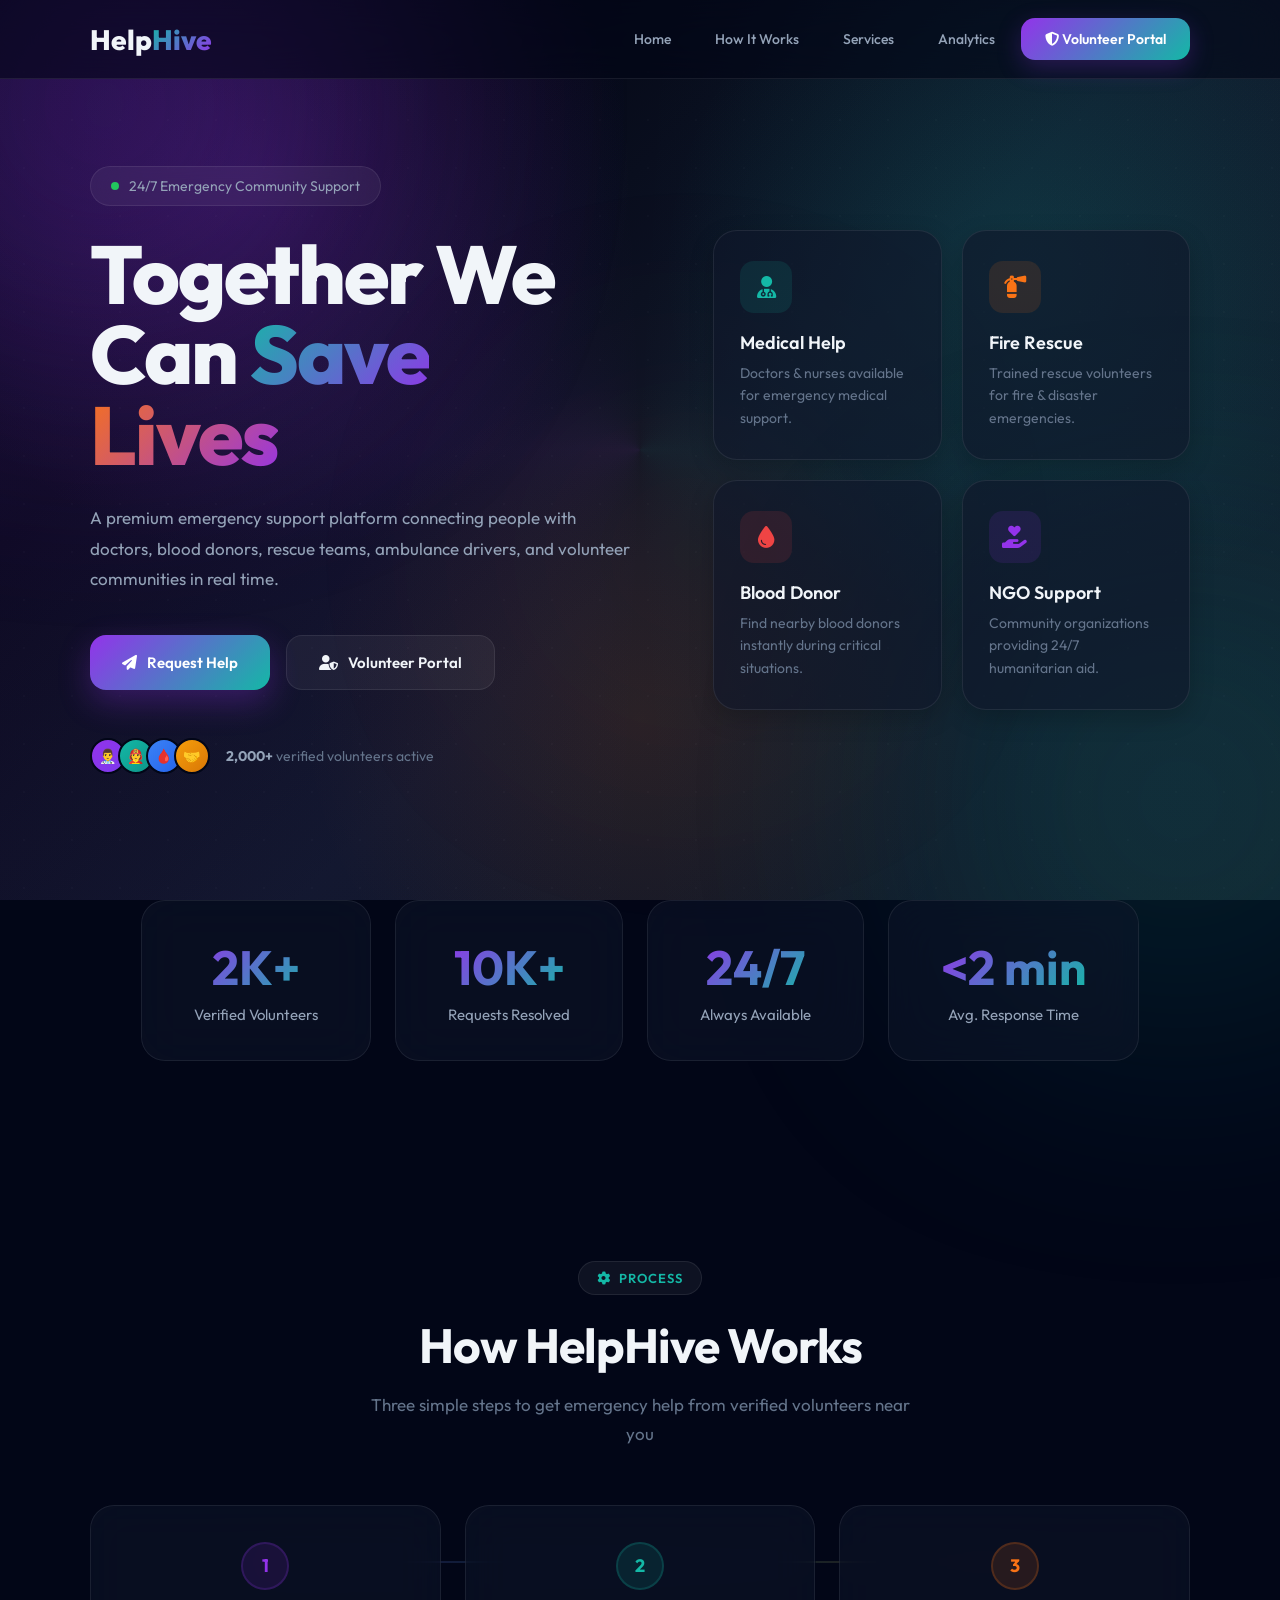
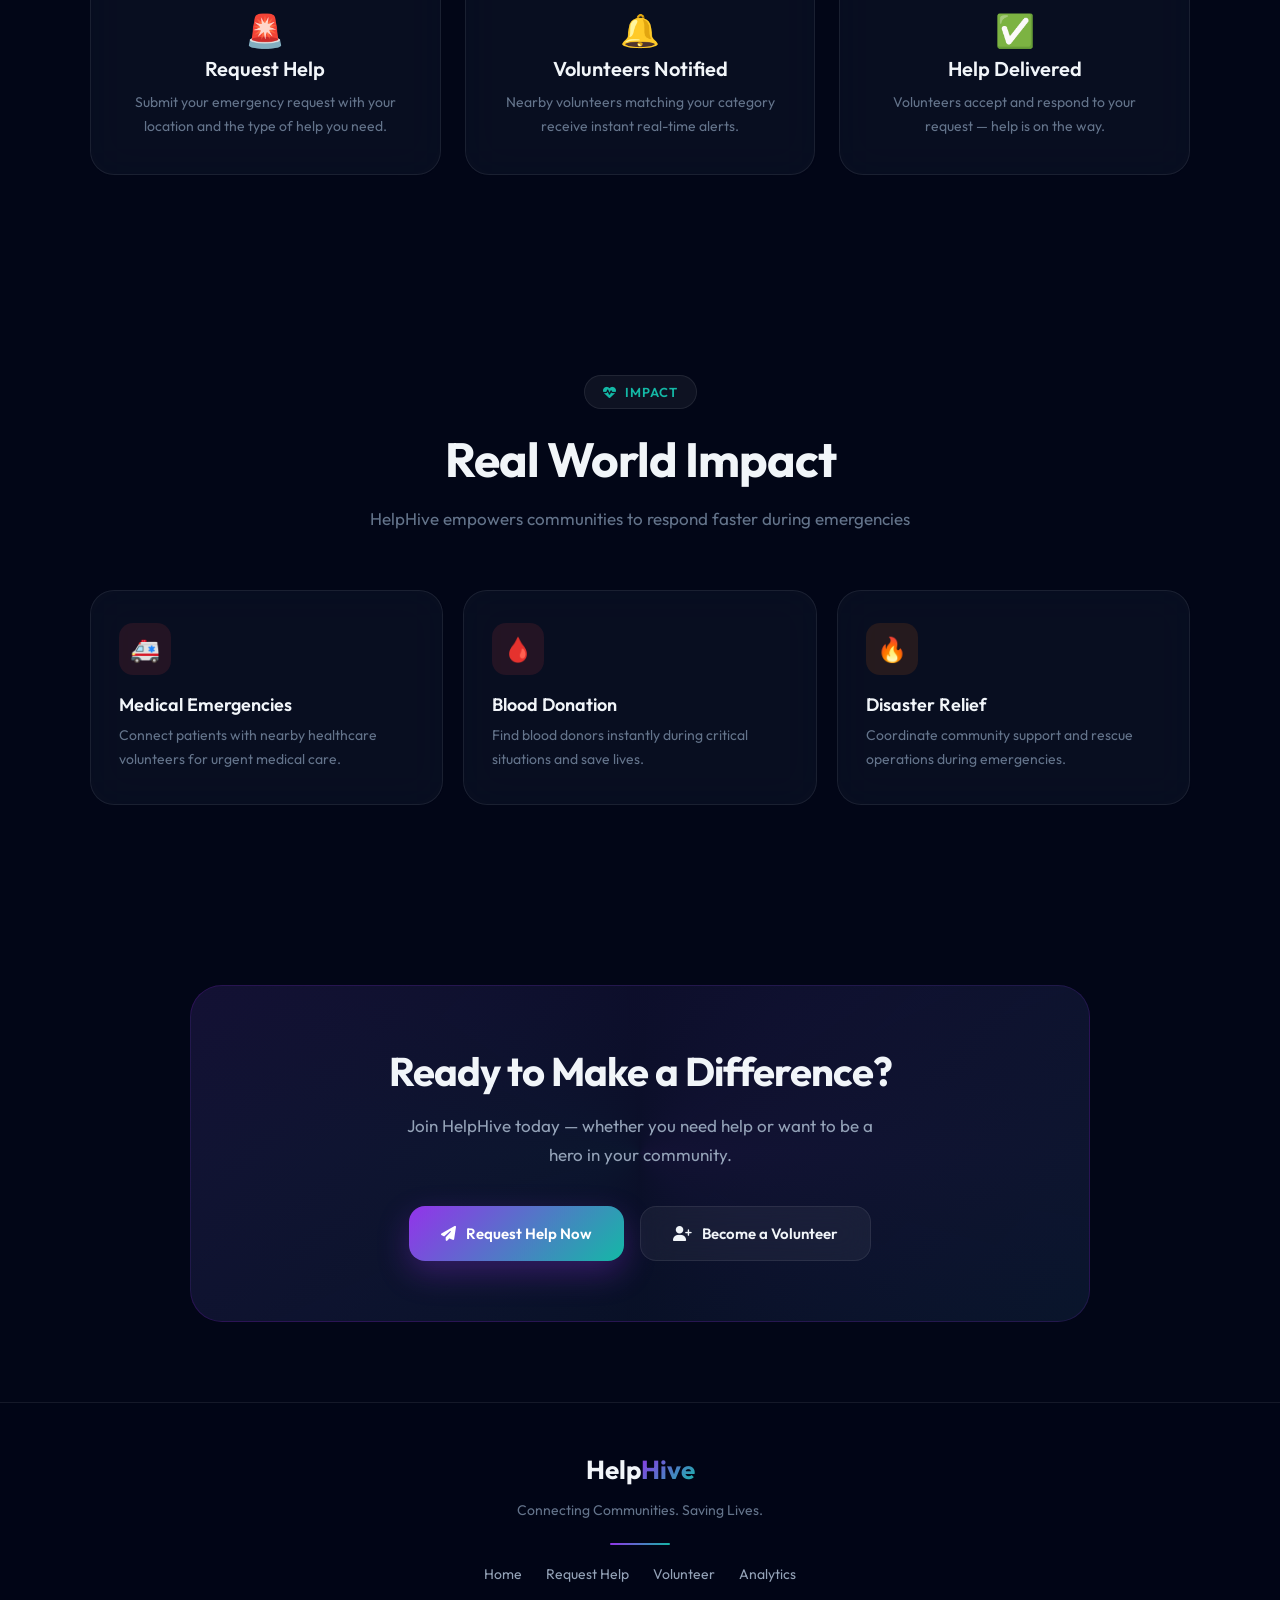
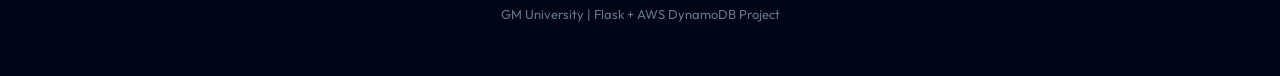
==== commit c23c6ad5: "Add AI emergency prediction and AWS SNS notifications" ====
--- a/templates/index.html
+++ b/templates/index.html
@@ -830,6 +830,7 @@
       <a href="#hero">Home</a>
       <a href="#how-it-works">How It Works</a>
       <a href="#impact">Services</a>
+      <a href="/admin/analytics">Analytics</a>
       <a href="/volunteer_login" class="nav-btn">
         <i class="fa-solid fa-shield-halved"></i>
         Volunteer Portal
@@ -1057,6 +1058,7 @@
       <a href="/">Home</a>
       <a href="/request-help">Request Help</a>
       <a href="/volunteer_login">Volunteer</a>
+      <a href="/admin/analytics">Analytics</a>
     </div>
     <p style="margin-top:16px; font-size:13px;">
       GM University | Flask + AWS DynamoDB Project
